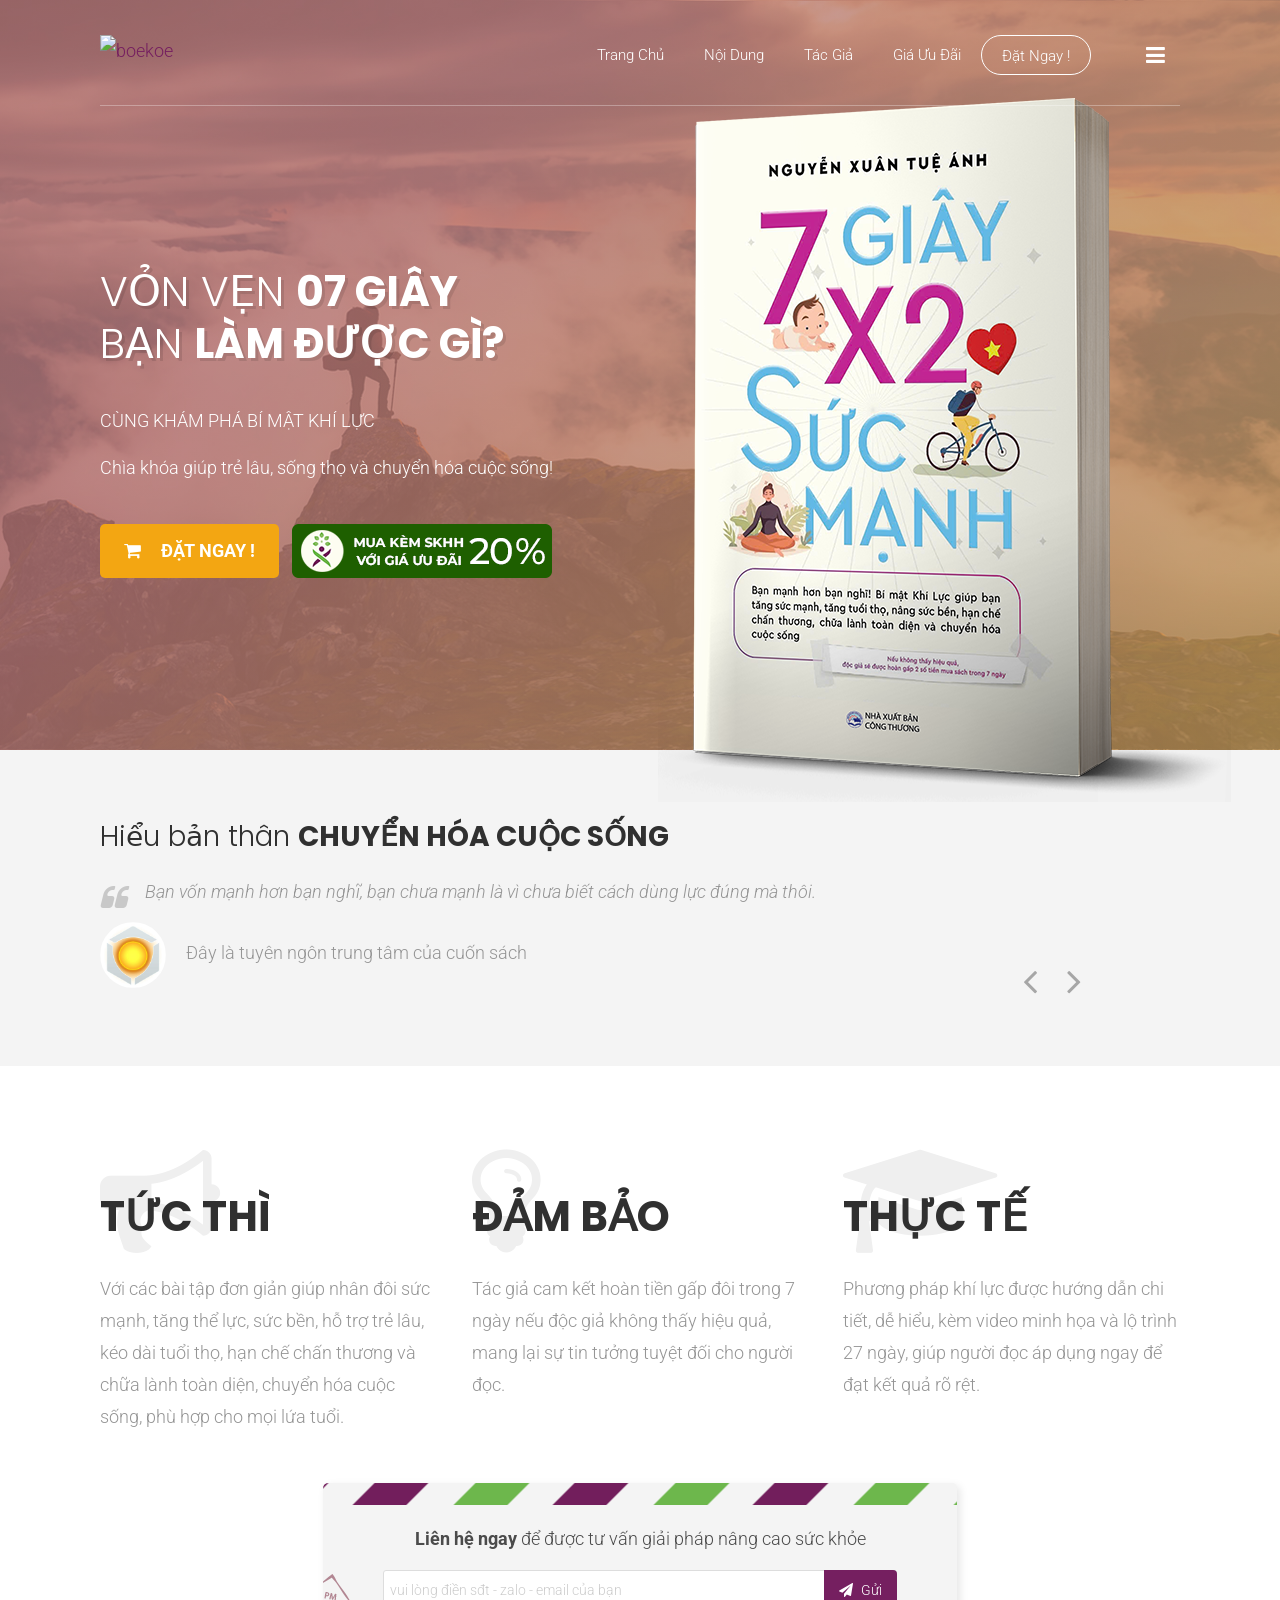
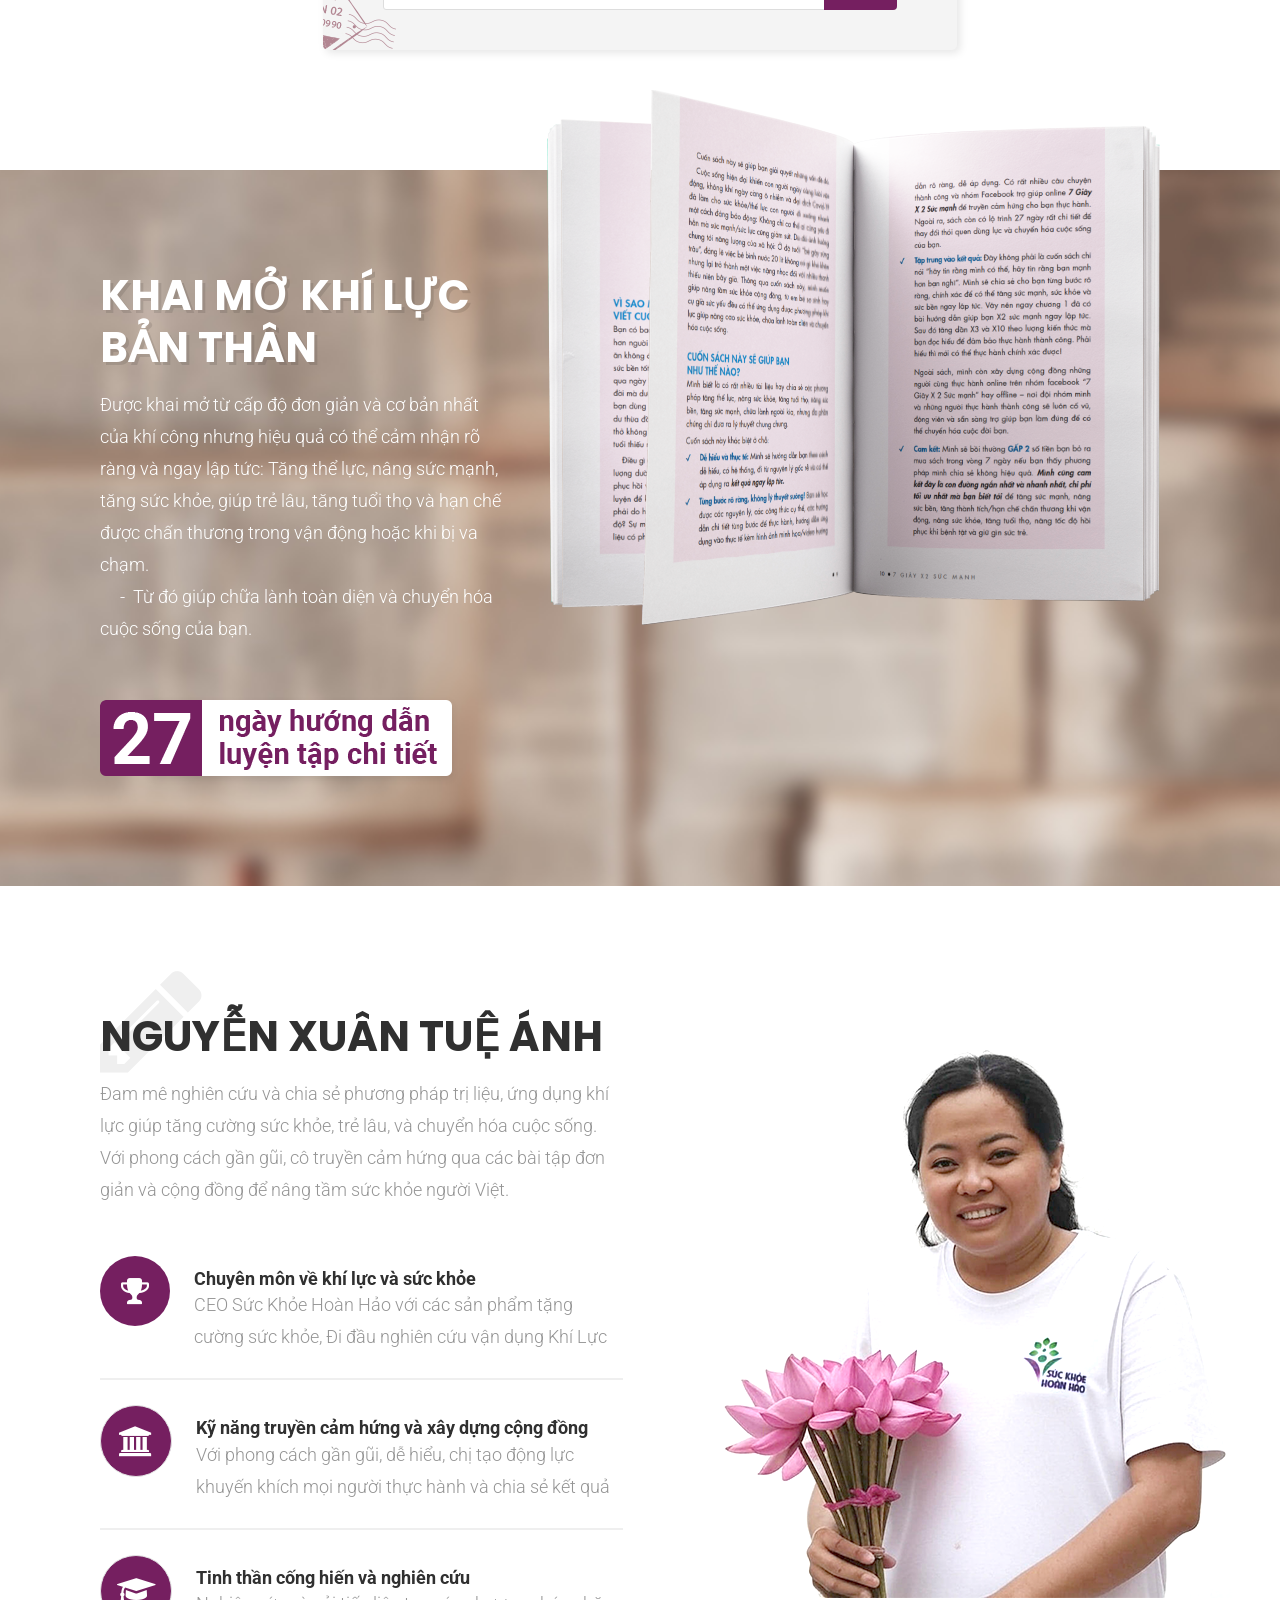
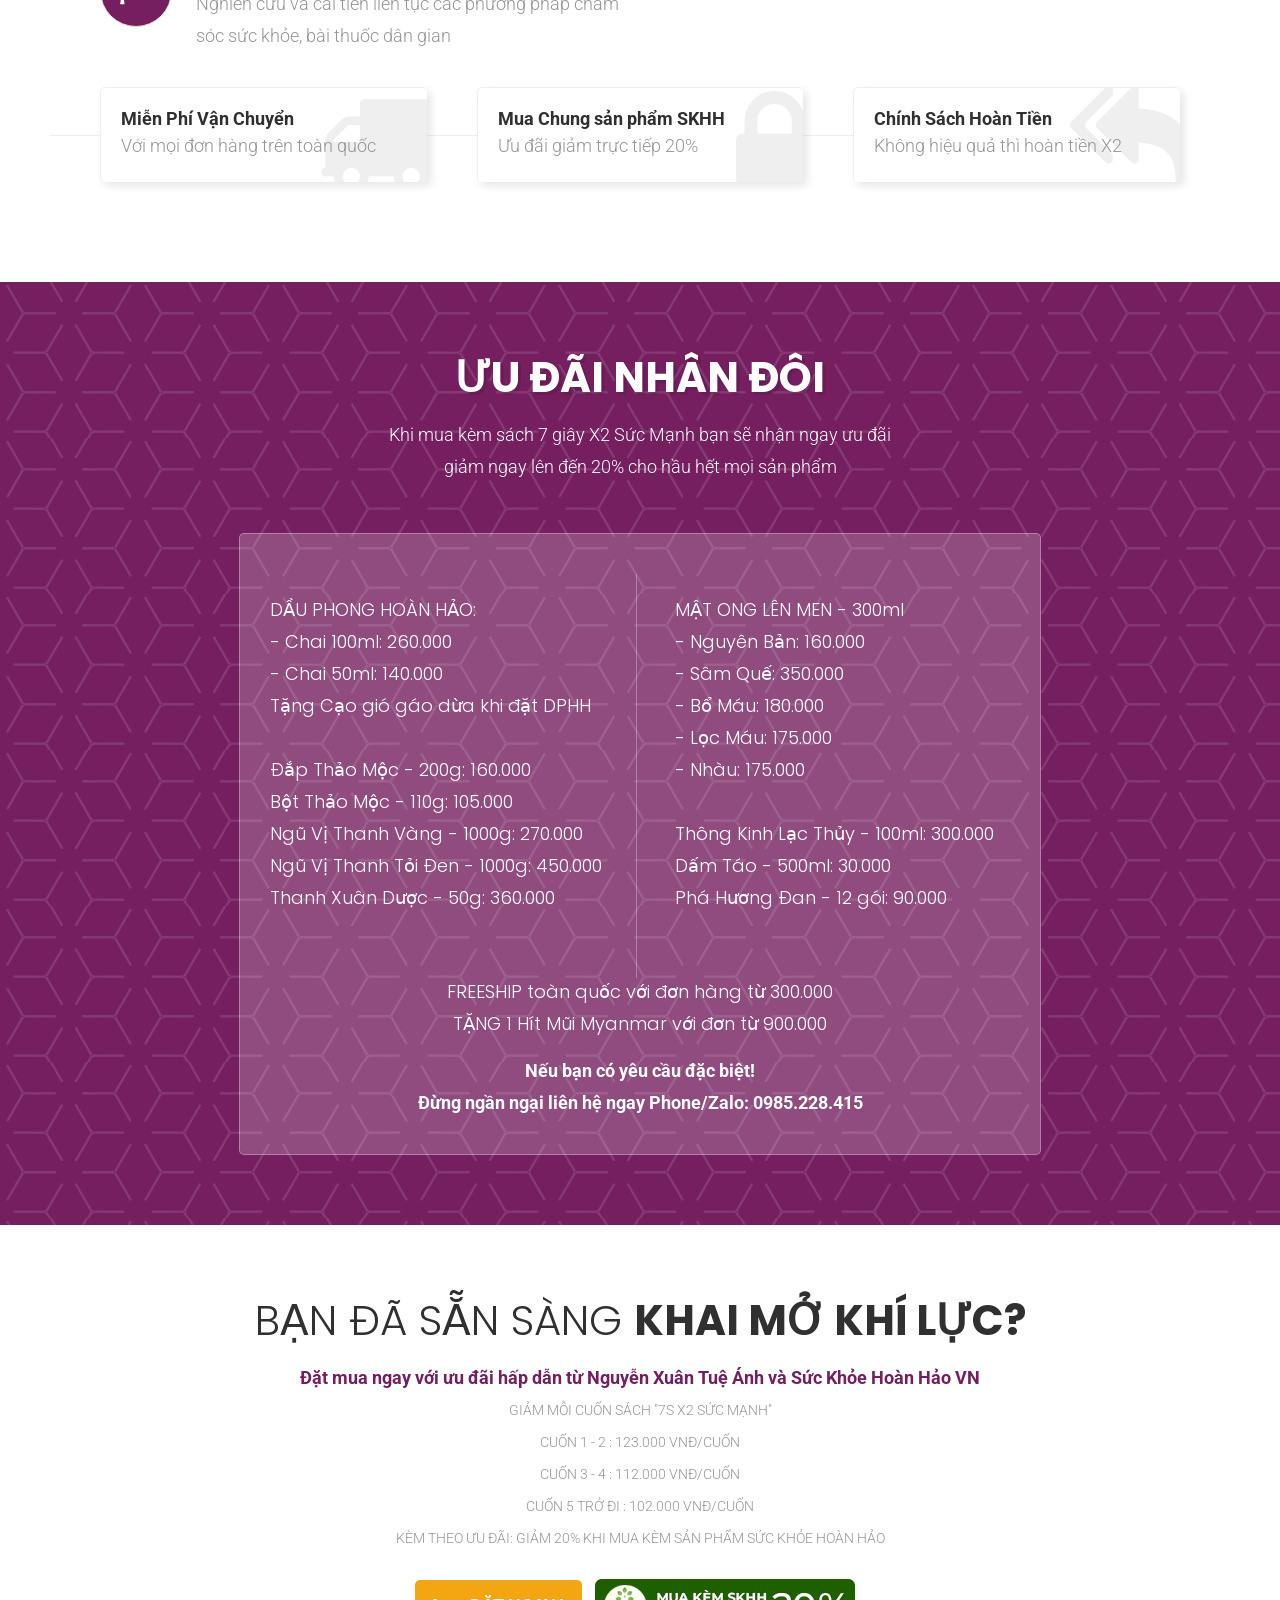
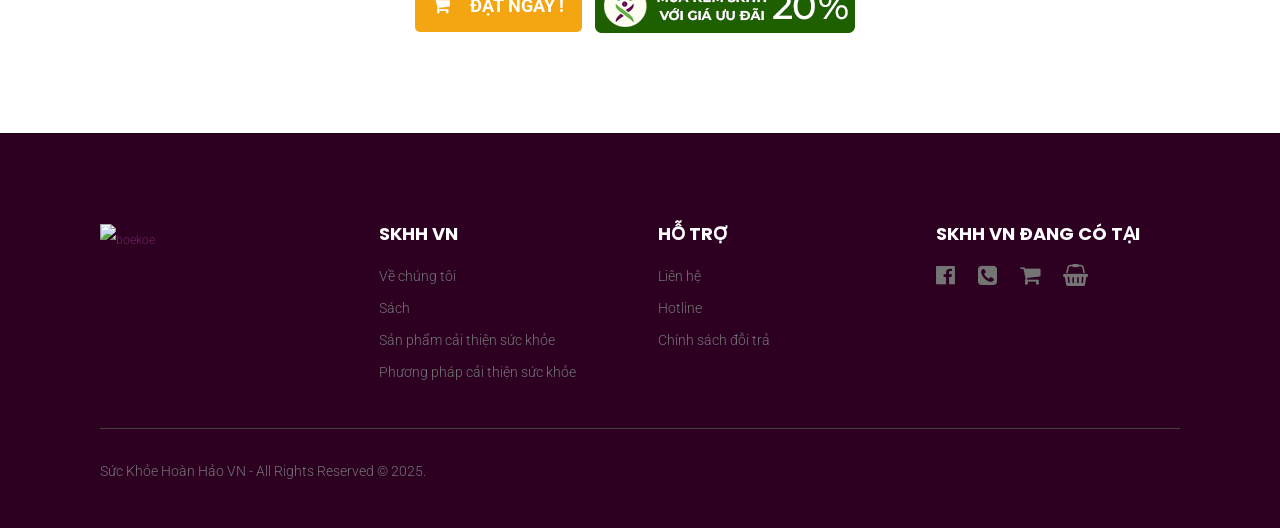
==== index.html @ 7d02e1ef "first commit" ====
<!DOCTYPE html>
<html lang="en-gb" dir="ltr">

    <head>
        <!-- Standard Meta -->
        <meta charset="utf-8">
        <meta name="format-detection" content="telephone=no" />
        <meta name="viewport" content="width=device-width, initial-scale=1, maximum-scale=1, user-scalable=no">

        <!-- Site Properties -->
        <title>SKHHVN - Gian hàng chính hãng</title>
        <link rel="shortcut icon" href="images/favicon.ico" type="image/x-icon">
        <link rel="apple-touch-icon-precomposed" href="images/apple-touch-icon.png">

        <!-- Google Fonts -->
        <link href="https://fonts.googleapis.com/css?family=Poppins:300,400,500,600,700&amp;subset=latin-ext" rel="stylesheet">
        <link href="https://fonts.googleapis.com/css?family=Roboto::100,100i,300,300i,400,400i,500,500i,700,700i,900,900i&amp;subset=cyrillic,cyrillic-ext,greek,latin-ext" rel="stylesheet">

        <!-- CSS -->
        <link rel="stylesheet" href="css/uikit.css">
        <link rel="stylesheet" href="css/components/slider.css">
        <link rel="stylesheet" href="css/components/slideshow.css">
		<link rel="stylesheet" href="css/components/slidenav.css">
        <link rel="stylesheet" href="css/components/dotnav.css"> 
        <link rel="stylesheet" href="css/style.css">
		<link rel="stylesheet" href="css/mediaquery.css">
    </head>

    <body>
		
		<!-- Header --> 
        <header id="idz-header">

        	<!-- Mobile / Offcanvas Menu --> 
        	<div id="mobile-nav" class="uk-offcanvas">
				<div class="uk-offcanvas-bar">
					<ul class="uk-nav uk-nav-offcanvas uk-nav-parent-icon" data-uk-scrollspy-nav="{closest:'li', smoothscroll:true}" data-uk-nav>
						<li><a href="#idz-header">Trang Chủ</a></li>
						<li><a href="#idz-features">Nội Dung</a></li>
						<li><a href="#idz-about">Tác Giả</a></li>
						<li><a href="#idz-pricing">Giá Ưu Đãi</a></li>
						<li><a href="#client-area" data-uk-modal class="uk-button idz-button-outline rounded white">Đặt Ngay !</a></li>
					</ul>
				</div>
			</div>
			<!-- Mobile / Offcanvas Menu End --> 
			
			<!-- Sticky Header Wrapper --> 
			<div class="idz-header-wrapper" data-uk-sticky="{top:-400, animation: 'uk-animation-slide-top'}">
				<div class="uk-container uk-container-center">
					
					<!-- Top Header Container -->
					<div class="idz-top-header">
						<div class="uk-grid">

							<div class="uk-width-large-2-5 uk-width-medium-2-5 uk-width-small-1-1">
								
								<!-- Logo -->
								<div class="idz-logo">
									<a href="#idz-header"><img src="images/logo.png" alt="boekoe" class="idz-logo-main" /></a>
									<a href="#idz-header"><img src="images/logo-sticky.png" alt="boekoe" class="idz-logo-sticky" /></a>
								</div>
								<!-- Logo End -->

							</div>
							
							<div class="uk-width-large-3-5 uk-width-medium-3-5 uk-width-small-1-1">

								<!-- Main Navigation -->
								<div class="idz-menu" style="display: flex; justify-content: flex-end; flex-direction: row;">
									<nav id="idz-nav" class="uk-navbar uk-hidden-medium uk-hidden-small" style="margin-top: 0;">
										<div class="uk-navbar-flip">
											<ul class="uk-navbar-nav" data-uk-scrollspy-nav="{closest:'li', smoothscroll:{offset:70}}">
												<li><a href="#idz-header">Trang Chủ</a></li>
												<li><a href="#idz-features">Nội Dung</a></li>
												<li><a href="#idz-about">Tác Giả</a></li>
												<li><a href="#idz-pricing">Giá Ưu Đãi</a></li>
												<li><a href="#client-area" data-uk-modal class="uk-button idz-button-outline rounded white">Đặt Ngay !</a></li>
											</ul>
										</div>
									</nav>
									<a href="#mobile-nav" class="uk-navbar-toggle" data-uk-offcanvas></a>
								</div>
								<!-- Main Navigation End -->

							</div>

						</div>
					</div>
					<!-- Top Header Container End -->

	        	</div>
        	</div>
        	<!-- Sticky Header Wrapper End --> 
			

			<!-- Header Content --> 
        	<div class="uk-container uk-container-center idz-header-section">
        		<div class="uk-grid">
	    			<div class="uk-width-large-5-10 uk-width-medium-2-3 uk-width-small-2-3">

	    				<!-- Header Content Begin --> 
	    				<div class="idz-header-content">
						    <div class="uk-padding-xlarge">
								<h1 class="idz-heading-shadow txtwhite txt42">VỎN VẸN <strong class="uppercase">07 GIÂY</strong><br> BẠN <strong class="uppercase">LÀM ĐƯỢC GÌ?</strong></h1>
								<div class="idz-header-intro">
									<p class="uk-text-uppercase txtwhite uk-margin-bottom-remove">Cùng khám phá bí mật Khí lực</p>
									<p class="txtwhite uk-margin-bottom-remove">Chìa khóa giúp trẻ lâu, sống thọ và chuyển hóa cuộc sống!</p>

								</div>
								<div class="idz-button-block">
									<a class="uk-button uk-button-xlarge idz-button-orange radius bold" href="#"><i class="uk-icon-shopping-cart"></i> &nbsp &nbsp ĐẶT NGAY !</a>
									<a class="idz-header-btn" href="#"><img src="images/gplay-btn.png" alt="google play"></a>
								</div>
							</div>
						</div>
						<!-- Header Content End --> 

					</div>

					<div class="uk-width-large-5-10 uk-width-medium-1-3 uk-width-small-1-3">
						<img src="images/book-cover2.png" alt="book cover" class="uk-img-preserve idz-float-img">
					</div>

				</div>
        	</div>
			<!-- Header Content --> 

			<!-- Header Overlay --> 
			<div class="idz-overlay"></div>
			<div class="idz-gradient-overlay"></div>
			<!-- Header Overlay End --> 

    	</header>
		<!-- Header End --> 
		
		<!-- Intro Section -->
		<section id="idz-intro" class="uk-padding idz-padding-medium-bottom section-gray">
			<div class="uk-container uk-container-center">
				<div class="uk-grid">
					<div class="uk-width-medium-1-1 uk-width-small-1-1">
						
						<h2 class="uk-margin-medium-bottom">Hiểu bản thân <strong class="uppercase">CHUYỂN HÓA CUỘC SỐNG</strong></h2>

						<div data-uk-slider>
							
							<div class="uk-slidenav-position idz-testi-slider" data-uk-slider="{autoplay: true, autoplayInterval: 4000}">
							    <div class="uk-slider-container">
							        <ul class="uk-slider uk-grid-width-large-1-1 uk-grid-width-medium-1-1 uk-grid-width-small-1-1">
							            <li>
							            	<div class="idz-testimonials">
												<blockquote><p class="txt20">Bạn vốn mạnh hơn bạn nghĩ, bạn chưa mạnh là vì chưa biết cách dùng lực đúng mà thôi. </p></blockquote>
												<div class="idz-testi-people">
													<img src="images/people1.jpg" alt="people1" width="66" height="66" class="uk-border-circle">
													<p class="idz-testi-people-name">Đây là tuyên ngôn trung tâm của cuốn sách</p>
												</div>
											</div>
							            </li>
							            <li>
							            	<div class="idz-testimonials">
												<blockquote><p class="txt20">Khỏe mạnh có được là nhờ thân ở tư thế đúng kết hợp hơi thở đúng và tác ý đúng.</p></blockquote>
												<div class="idz-testi-people">
													<img src="images/people2.jpg" alt="people1" width="66" height="66" class="uk-border-circle">
													<p class="idz-testi-people-name">3 yếu tố nền tảng: Tư thế – Hơi thở – Ý niệm</p>
												</div>
											</div>
							            </li>
							            <li>
							            	<div class="idz-testimonials">
												<blockquote><p class="txt20">Chỉ khi liên kết các bó cơ toàn thân, cơ thể mới ở trạng thái đồng nhất, từ đó sinh ra kháng lực nội thể giúp tăng sức mạnh và hạn chế chấn thương.</p></blockquote>
												<div class="idz-testi-people">
													<img src="images/people3.jpg" alt="people1" width="66" height="66" class="uk-border-circle">
													<p class="idz-testi-people-name">Hiệu quả thực tiển trên bằng chứng lâm sàng</p>
												</div>
											</div>
							            </li>
							            <li>
							            	<div class="idz-testimonials">
												<blockquote><p class="txt20">Đây không phải là cuốn sách chỉ nói 'hãy tin bạn mạnh hơn bạn nghĩ', mà là hướng dẫn từng bước rõ ràng để bạn thực sự mạnh hơn ngay lập tức.</p></blockquote>
												<div class="idz-testi-people">
													<img src="images/people4.jpg" alt="people1" width="66" height="66" class="uk-border-circle">
													<p class="idz-testi-people-name">Tập trung kết quả và hướng dẫn cụ thể, có hệ thống.</p>
												</div>
											</div>
							            </li>
							        </ul>
							    </div>
							    <a href="" class="uk-slidenav uk-slidenav-previous" data-uk-slider-item="previous"></a>
    							<a href="" class="uk-slidenav uk-slidenav-next" data-uk-slider-item="next"></a>
						    </div>

						</div>

					</div>
				</div>
			</div>
		</section>
		<!-- Intro Section End -->
		
		<!-- Features Section -->
		<section id="idz-features" class="uk-padding-large idz-padding-bottom">
            <div class="uk-container uk-container-center">
                <div class="uk-grid uk-margin">
				
                    <div class="uk-width-large-1-3 uk-width-medium-1-1 uk-width-small-1-1">
                    	<div class="idz-feature-box">
                    		<div class="idz-heading-with-icon">
		                    	<i class="uk-icon-bullhorn uk-icon-large"></i>
		                        <h2 class="bold txt42 idz-margin-large-bottom uppercase">tức thì</h2>
	                        </div>
	                        <p>Với các bài tập đơn giản giúp nhân đôi sức mạnh, tăng thể lực, sức bền, hỗ trợ trẻ lâu, kéo dài tuổi thọ, hạn chế chấn thương và chữa lành toàn diện, chuyển hóa cuộc sống, phù hợp cho mọi lứa tuổi.</p>
                        </div>
                    </div>

					 <div class="uk-width-large-1-3 uk-width-medium-1-1 uk-width-small-1-1">
					 	<div class="idz-feature-box">
					 		<div class="idz-heading-with-icon">
							 	<i class="uk-icon-lightbulb-o uk-icon-large"></i>
							 	<h2  class="bold txt42 idz-margin-large-bottom uppercase">đảm bảo</h2>
						 	</div>
	                        <p>Tác giả cam kết hoàn tiền gấp đôi trong 7 ngày nếu độc giả không thấy hiệu quả, mang lại sự tin tưởng tuyệt đối cho người đọc.</p>
                        </div>
					 </div>

					 <div class="uk-width-large-1-3 uk-width-medium-1-1 uk-width-small-1-1">
					 	<div class="idz-feature-box">
					 		<div class="idz-heading-with-icon">
							 	<i class="uk-icon-graduation-cap uk-icon-large"></i>
							 	<h2  class="bold txt42 idz-margin-large-bottom uppercase">thực tế</h2>
						 	</div>
	                        <p>Phương pháp khí lực được hướng dẫn chi tiết, dễ hiểu, kèm video minh họa và lộ trình 27 ngày, giúp người đọc áp dụng ngay để đạt kết quả rõ rệt.</p>
                        </div>
					 </div>
					
                </div>

                <div class="uk-grid">
	                <div class="uk-container-center uk-width-large-3-5 uk-width-medium-1-1  uk-width-small-1-1">
	                	<div class="idz-subscription-form idz-box-shadow">
	                		<p class="uk-text-center"><strong>Liên hệ ngay</strong> để được tư vấn giải pháp nâng cao sức khỏe</p>
	                		<img src="images/form-envelope-stamp.png" class="form-stamp" alt="form stamp">
		                	<form class="uk-form idz-form" action="https://formsubmit.co/duynoa2024@gmail.com" method="POST">
						        <input type="text" name="contact" placeholder="Vui lòng điền SĐT - Zalo - Email của bạn" class="uk-width-1-1 uk-form-large" required>
						        <input type="hidden" name="_subject" value="Yêu cầu tư vấn từ website">
						        <input type="hidden" name="_captcha" value="true">
						        <button class="uk-button" type="submit"><i class="uk-icon-send"></i>Gửi</button>
							</form>
						</div>
	                </div>
                </div>

            </div>
        </section>
		<!-- Features Section End -->

        <!-- Features 2 Section -->
		<section id="idz-features2" class="uk-padding-large idz-padding-large-bottom uk-margin-large-top" data-uk-parallax="{bg: '-200'}">
            <div class="uk-container uk-container-center">
                <div class="uk-grid">
				
                	<div class="uk-width-4-10 uk-width-large-4-10 uk-width-medium-3-5">    
                		<h2 class="txt42 uk-margin-bottom txtwhite idz-heading-shadow"> <strong class="uppercase">KHAI MỞ KHÍ LỰC BẢN THÂN</strong></h2>
                		<p class="txtwhite uk-margin-large-bottom">Được khai mở từ cấp độ đơn giản và cơ bản nhất của khí công nhưng hiệu quả có thể cảm nhận rõ ràng và ngay lập tức: Tăng thể lực, nâng sức mạnh, tăng sức khỏe, giúp trẻ lâu, tăng tuổi thọ và hạn chế được chấn thương trong vận động hoặc khi bị va chạm.<br>&nbsp;&nbsp;&nbsp;&nbsp;&nbsp;-&nbsp;
Từ đó giúp chữa lành toàn diện và chuyển hóa cuộc sống của bạn. </p>
                		<a href="#"><img src="images/rating-btn.png" class="uk-text-left" alt="rating-button"></a>
                	</div>

                	<div class="uk-width-6-10 uk-width-large-6-10 uk-width-medium-2-5">
                		<div class="idz-section-img">
							<img src="images/book.png" alt="book" class="uk-img-preserve idz-float-img">
						</div>
                	</div>
					
                </div>
            </div>

            <div class="idz-overlay"></div>
			<div class="idz-gradient-overlay"></div>
        </section>
		<!-- Features 2 Section End -->

        <!-- About Section -->
		<section id="idz-about" class="uk-padding-large">
            <div class="uk-container uk-container-center">
				<div class="uk-grid">
					<div class="uk-width-large-5-10 uk-width-medium-1-1 uk-width-small-1-1">
						<div class="idz-heading-with-icon">
							<i class="uk-icon-pencil uk-icon-large"></i>
							<h2 class="txt42 bold">NGUYỄN XUÂN TUỆ ÁNH</h2>
						</div>
						<p class="uk-margin-large-bottom">Đam mê nghiên cứu và chia sẻ phương pháp trị liệu, ứng dụng khí lực giúp tăng cường sức khỏe, trẻ lâu, và chuyển hóa cuộc sống. Với phong cách gần gũi, cô truyền cảm hứng qua các bài tập đơn giản và cộng đồng để nâng tầm sức khỏe người Việt.</p>

						<ul class="uk-list uk-list-line idz-about-list">
							<li>
								<div class="icon-wrap circle orange color uk-align-left">
									<i class="uk-icon-trophy"></i>
								</div>		
								<div class="idz-about-list-content">
									<h4 class="bold uk-margin-remove">Chuyên môn về khí lực và sức khỏe</h4>
									<p class="uk-margin-remove">CEO Sức Khỏe Hoàn Hảo với các sản phẩm tặng cường sức khỏe, Đi đầu nghiên cứu vận dụng Khí Lực</p>
								</div>
							</li>
							<li>
								<div class="icon-wrap circle orange uk-align-left">
									<i class="uk-icon-bank"></i>
								</div>
								<div class="idz-about-list-content">
									<h4 class="bold uk-margin-remove">Kỹ năng truyền cảm hứng và xây dựng cộng đồng</h4>
									<p class="uk-margin-remove">Với phong cách gần gũi, dễ hiểu, chị tạo động lực  khuyến khích mọi người thực hành và chia sẻ kết quả</p>
								</div>
							</li>
							<li>
								<div class="icon-wrap circle orange uk-align-left">
									<i class="uk-icon-graduation-cap"></i>
								</div>
								<div class="idz-about-list-content">
									<h4 class="bold uk-margin-remove">Tinh thần cống hiến và nghiên cứu</h4>	
									<p class="uk-margin-remove">Nghiên cứu và cải tiến liên tục các phương pháp chăm sóc sức khỏe, bài thuốc dân gian</p>
								</div>
							</li>
						</ul>

					</div>

					<div class="uk-width-large-5-10  uk-width-medium-1-1">
						<img src="images/about-img.png" alt="About" class="uk-img-preserve idz-normal-image">
					</div>
				</div>

				<ul class="uk-grid uk-grid-large uk-grid-width-large-1-3 uk-grid-width-medium-1-1  uk-grid-width-small-1-1 idz-order-features">
					<li>
						<div class="idz-order-features-item">
							<i class="uk-icon-truck"></i>
							<h4 class="uk-margin-remove">Miễn Phí Vận Chuyển</h4>
							<p>Với mọi đơn hàng trên toàn quốc</p>
						</div>
					</li>
					<li>
						<div class="idz-order-features-item">
							<i class="uk-icon-lock"></i>
							<h4 class="uk-margin-remove">Mua Chung sản phẩm SKHH</h4>
							<p>Ưu đãi giảm trực tiếp 20%</p>
						</div>
					</li>
					<li>
						<div class="idz-order-features-item">
							<i class="uk-icon-mail-reply-all "></i>
							<h4 class="uk-margin-remove">Chính Sách Hoàn Tiền</h4>
							<p>Không hiệu quả thì hoàn tiền X2</p>
						</div>
					</li>
				</ul>

            </div>
        </section>
		<!-- About Section End -->
		
		<!-- Pricing Section -->
		<section id="idz-pricing" class="uk-padding">
			<div class="uk-container uk-container-center">
				<div class="uk-grid">

					<div class="uk-width-large-3-4 uk-width-medium-1-1 uk-width-small-1-1 uk-container-center">
						
						<div class="idz-text-intro uk-margin-large-bottom">
							<h2 class="txt42 uk-text-center idz-heading-shadow txtwhite"><span class="bold uppercase">ƯU ĐÃI NHÂN ĐÔI </span></h2>
							<p class="uk-text-center txtwhite">Khi mua kèm sách 7 giây X2 Sức Mạnh bạn sẽ nhận ngay ưu đãi <br>giảm ngay lên đến 20% cho hầu hết mọi sản phẩm </p>
						</div>

						<div class="idz-pricing-box">
							<ul class="uk-grid uk-grid-width-1-2 uk-grid-divider idz-price-list">
								<li>
									<div class="idz-price-item with-border uk-text-center">
										<p class="uk-text-left txtwhite">
DẦU PHONG HOÀN HẢO:<br> - Chai 100ml: 260.000  <br>- Chai 50ml: 140.000 <br>
Tặng Cạo gió gáo dừa khi đặt DPHH<br><br>
Đắp Thảo Mộc - 200g: 160.000 <br>
Bột Thảo Mộc - 110g: 105.000 <br>
Ngũ Vị Thanh Vàng - 1000g: 270.000<br>
Ngũ Vị Thanh Tỏi Đen - 1000g: 450.000<br>
Thanh Xuân Dược - 50g: 360.000<br>

</p><span class="uk-clearfix"></span>
									</div>
								</li>
								<li>
									<div class="idz-price-item with-border uk-text-center">
										<p class="uk-text-left txtwhite">
MẬT ONG LÊN MEN - 300ml<br>
- Nguyên Bản: 160.000 <br>
- Sâm Quế: 350.000 <br>
- Bổ Máu: 180.000 <br>
- Lọc Máu: 175.000 <br>
- Nhàu: 175.000 <br> <br>
Thông Kinh Lạc Thủy - 100ml: 300.000 <br>
Dấm Táo - 500ml: 30.000 <br>
Phá Hương Đan - 12 gói: 90.000 <br>

</p><span class="uk-clearfix"></span>
									</div>
								</li>
							</ul>
<p class="uk-text-center txtwhite">
FREESHIP toàn quốc với đơn hàng từ 300.000<br>
TẶNG 1 Hít Mũi Myanmar với đơn từ 900.000
</p>
							<p class="idz-pricing-desc bold uk-text-center txtwhite">Nếu bạn có yêu cầu đặc biệt!<br> Đừng ngần ngại liên hệ ngay Phone/Zalo: 0985.228.415</p>
						</div>

					</div>

				</div>
			</div>
        </section>
		<!-- Pricing Section End -->
		
		<!-- Pre-footer Section -->
		<section id="pre-footer" class="uk-padding">
			<div class="uk-container uk-container-center">
				<div class="uk-grid">
					<div class="uk-width-large-3-4 uk-width-medium-1-1 uk-width-small-1-1 uk-container-center uk-text-center idz-margin-large-bottom">
						<h2 class="txt42">BẠN ĐÃ SẴN SÀNG <span class="bold uppercase">KHAI MỞ KHÍ LỰC?</span></h2>
						<p class="bold orange uk-margin-remove">Đặt mua ngay với ưu đãi hấp dẫn từ Nguyễn Xuân Tuệ Ánh và Sức Khỏe Hoàn Hảo VN</p>
						<p class="thin uppercase txt14  uk-margin-top-remove uk-margin-medium-bottom">Giảm mỗi cuốn sách "7s X2 Sức Mạnh" <br>	Cuốn 1 - 2 : 123.000 vnđ/cuốn<br>Cuốn 3 - 4 : 112.000 vnđ/cuốn<br>Cuốn 5 trở đi : 102.000 vnđ/cuốn<br>Kèm theo ưu đãi: Giảm 20% khi mua kèm sản phẩm Sức Khỏe Hoàn Hảo </p>

						<div class="idz-button-block">
							<a class="uk-button uk-button-xlarge idz-button-orange radius bold" href="#"><i class="uk-icon-shopping-cart"></i>  &nbsp &nbsp ĐẶT NGAY !</a>
							<a class="idz-header-btn" href="#"><img src="images/gplay-btn.png" alt="google play"></a>
						</div>
					</div>
				</div>
			</div>
		</section>
		<!-- Pre-footer Section End -->

        <!-- Footer -->
		<footer id="idz-footer">
            <div class="uk-container uk-container-center">
                <div class="uk-grid">
                    <div class="uk-width-large-1-4 uk-width-medium-1-1 uk-width-small-1-1">
						<a href="index.html"><img src="images/logo.png" alt="boekoe" class="idz-footer-logo" /></a>
					</div>
					<div class="uk-width-1-4 uk-width-large-1-4 uk-width-medium-1-3  uk-width-small-1-2">
						<div class="idz-footer-widget">
							<h4 class="txtwhite bold uppercase">SKHH VN</h4>
							<ul class="uk-list footer-menu">
								<li><a href="#">Về chúng tôi</a></li>
								<li><a href="#">Sách </a></li>
								<li><a href="#">Sản phẩm cải thiện sức khỏe</a></li>
								<li><a href="#">Phương pháp cải thiện sức khỏe</a></li>
							</ul>
						</div>
					</div>
					<div class="uk-width-large-1-4 uk-width-medium-1-3 uk-width-small-1-2">
						<div class="idz-footer-widget">
							<h4 class="txtwhite bold uppercase">hỗ trợ</h4>
							<ul class="uk-list footer-menu">
								<li><a href="#">Liên hệ</a></li>
								<li><a href="#">Hotline</a></li>
								<li><a href="#">Chính sách đỗi trả</a></li>
							</ul>
						</div>
					</div>
					<div class="uk-width-large-1-4 uk-width-medium-1-3 uk-width-small-1-1">
						<div class="idz-footer-widget">
							<h4 class="txtwhite bold uppercase">SKHH VN đang có tại</h4>
							<ul class="uk-list idz-footer-social">
								<li><a href="#"><i class="uk-icon-facebook-official uk-icon-medium"></i></a></li>
								<li><a href="#"><i class="uk-icon-phone-square uk-icon-medium"></i></a></li>
								<li><a href="#"><i class="uk-icon-shopping-cart uk-icon-medium"></i></a></li>
								<li><a href="#"><i class="uk-icon-shopping-basket uk-icon-medium"></i></a></li>
							</ul>
						</div>
					</div>

					<div class="uk-width-10-10"><hr class="uk-grid-divider"></div>

					<div class="uk-width-10-10 uk-text-left">
						<p class="copyright">Sức Khỏe Hoàn Hảo VN - All Rights Reserved &copy; 2025.</p>
					</div>
                </div>
            </div>
            <a href="#top" class="to-top uk-icon-chevron-up" data-uk-smooth-scroll></a>    
        </footer>
		<!-- Footer End -->

		<!-- Sign in / Register Pop-up form -->
		<div id="client-area" class="uk-modal">
			<div class="uk-modal-dialog" style="max-height: 90vh; overflow-y: auto; margin-top: 5vh; border-radius: 10px;">
				<button type="button" class="uk-modal-close uk-close" style="position: absolute; right: 15px; top: 15px;"></button>
				<ul id="client-area-tab" class="uk-tab uk-tab-grid" data-uk-tab="{connect:'#account'}" style="background: #f5f5f5;">
					<li class="uk-active uk-width-1-2"><a href="" style="color: #e65100; font-weight: bold;">Đặt Sách</a></li>
					<li class="uk-width-1-2"><a href="" style="color: #666;">Thông Tin</a></li>
				</ul>

				<ul id="account" class="uk-switcher uk-margin">
					<li>
						<form id="order-book-form" class="uk-form" action="https://formsubmit.co/duynoa2024@gmail.com" method="POST">
							<fieldset>
								<div style="display: flex; justify-content: space-between; gap: 10px;">
									<div class="uk-form-row" style="margin-bottom: 15px; width: 100%;">
										<label class="uk-form-label" style="color: #333; font-weight: bold;">Họ Tên:</label>
										<div class="uk-form-controls">
											<input type="text" name="name" id="name" placeholder="Nhập họ tên của bạn" class="uk-width-1-1" style="padding: 8px; border: 1px solid #ddd;" required>
										</div>
									</div>
									<div class="uk-form-row" style="margin-bottom: 15px; width: 100%; margin-top: 0px;">
										<label class="uk-form-label" style="color: #333; font-weight: bold;">Số Điện Thoại:</label>
										<div class="uk-form-controls">
											<input type="tel" name="phone" id="phone" placeholder="Nhập số điện thoại" class="uk-width-1-1" style="padding: 8px; border: 1px solid #ddd;" required>
										</div>
									</div>
								</div>

								<div class="uk-form-row" style="margin-bottom: 15px;">
									<label class="uk-form-label" style="color: #333; font-weight: bold;">Địa Chỉ:</label>
									<div class="uk-form-controls">
										<input type="text" name="address" id="address" placeholder="Nhập địa chỉ nhận hàng" class="uk-width-1-1" style="padding: 8px; border: 1px solid #ddd;" required>
									</div>
								</div>
								<div class="uk-form-row" style="margin-bottom: 15px;">
									<label class="uk-form-label" style="color: #333; font-weight: bold;">Số Lượng Sách:</label>
									<div class="uk-form-controls">
										<select name="quantity" id="book-quantity" class="uk-width-1-1" style="padding: 8px; border: 1px solid #ddd; height: 40px;" required>
											<option value="1">1 cuốn - 123.000đ/cuốn</option>
											<option value="2">2 cuốn - 123.000đ/cuốn</option>
											<option value="3">3 cuốn - 112.000đ/cuốn</option>
											<option value="4">4 cuốn - 112.000đ/cuốn</option>
											<option value="more">5 cuốn trở lên - 102.000đ/cuốn</option>
										</select>
										<div id="custom-quantity" style="display: none; margin-top: 10px;">
											<input type="number" name="custom_quantity" id="custom_quantity" min="5" placeholder="Nhập số lượng" class="uk-width-1-1" style="padding: 8px; border: 1px solid #ddd;">
										</div>
									</div>
								</div>
								<div class="uk-form-row" style="margin-bottom: 15px;">
									<label class="uk-form-label" style="color: #333; font-weight: bold;">Tổng Tiền:</label>
									<div class="uk-form-controls">
										<input type="text" name="total" id="total-price" readonly class="uk-width-1-1" style="padding: 8px; background: #fff3e0; border: 1px solid #ffe0b2; color: #e65100; font-weight: bold;">
									</div>
								</div>
								<div class="uk-form-row" style="margin-bottom: 15px;">
									<label class="uk-form-label" style="color: #333; font-weight: bold;">Ghi Chú:</label>
									<div class="uk-form-controls">
										<textarea name="note" id="note" placeholder="Nhập ghi chú nếu có" class="uk-width-1-1" rows="3" style="padding: 8px; border: 1px solid #ddd;"></textarea>
									</div>
								</div>
								<div class="uk-form-row">
									<button type="submit" class="uk-button idz-button-orange uk-width-1-1 radius bold" style="padding: 6px;">
										<i class="uk-icon-shopping-cart"></i> Đặt Hàng
									</button>
								</div>
								<div class="uk-form-row" style="margin-top: 10px; margin-bottom: 0px; text-align: center;">
									<p style="margin: 0; font-size: 14px; line-height: 20px;">Hoặc mua sắm trực tiếp tại:</p>
									<a href="https://shopee.vn/skhhvn" target="_blank" class="uk-button uk-width-1-1" style="background: #ee4d2d; color: white; padding: 6px; margin-top: 10px; text-decoration: none; border-radius: 4px;">
										<img src="images/shopee.webp" alt="Shopee" style="width: 20px; height: 20px; margin-right: 5px;">	
										Mua trên Shopee
									</a>
								</div>
								<!-- <input type="hidden" name="_next" value="html/thank-you.html"> -->
								<!-- <input type="hidden" name="_captcha" value="true"> -->
							</fieldset>
						</form>
					</li>
					<li>
						<div class="uk-alert" style="background: #fff3e0; color: #333; padding: 20px;">
							<h3 style="color: #e65100; margin-top: 0;">Thông tin liên hệ:</h3>
							<p><i class="uk-icon-phone"></i> Hotline: <strong>0985.228.415</strong></p>
							<p><i class="uk-icon-envelope"></i> Email: suckhoehoanhao.vn@gmail.com</p>
							<!-- <p><i class="uk-icon-map-marker"></i> Địa chỉ: Số 123, Đường ABC, Quận XYZ, TP.HCM</p> -->
							<p style="margin-bottom: 0;"><i class="uk-icon-clock-o"></i> Thời gian hỗ trợ: 24/7</p>
						</div>
					</li>
				</ul>
			</div>
		</div>


        <!-- Javascript -->
        <script src="js/jquery.js"></script>
        <script src="js/uikit.min.js"></script> 
		<script src="js/components/slider.js"></script>
        <script src="js/components/slideshow.js"></script>
        <script src="js/components/slideshow-fx.js"></script>
        <script src="js/components/parallax.js"></script>
        <script src="js/components/sticky.js"></script>
        <script src="js/config.js"></script>

		<script>
			document.addEventListener('DOMContentLoaded', function() {
				const quantitySelect = document.querySelector('#book-quantity');
				const customQuantityDiv = document.querySelector('#custom-quantity');
				const customQuantityInput = document.querySelector('#custom_quantity');
				const totalPriceInput = document.querySelector('#total-price');

				function calculateTotal(quantity) {
					let price = 0;
					if (quantity <= 2) {
						price = 123000;
					} else if (quantity <= 4) {
						price = 112000;
					} else {
						price = 102000;
					}
					return price * quantity;
				}

				function formatPrice(price) {
					return new Intl.NumberFormat('vi-VN', {
						style: 'currency',
						currency: 'VND'
					}).format(price);
				}

				function updateTotalPrice() {
					if (!quantitySelect) return;
					let quantity = parseInt(quantitySelect.value);
					if (quantitySelect.value === 'more') {
						quantity = parseInt(customQuantityInput.value) || 0;
					}
					const total = calculateTotal(quantity);
					if (totalPriceInput) {
						totalPriceInput.value = formatPrice(total);
					}
				}

				if (quantitySelect) {
					quantitySelect.addEventListener('change', function() {
						if (this.value === 'more') {
							if (customQuantityDiv) customQuantityDiv.style.display = 'block';
							if (customQuantityInput) customQuantityInput.required = true;
						} else {
							if (customQuantityDiv) customQuantityDiv.style.display = 'none';
							if (customQuantityInput) customQuantityInput.required = false;
							updateTotalPrice();
						}
					});
				}

				if (customQuantityInput) {
					customQuantityInput.addEventListener('input', function() {
						if (this.value >= 5) {
							updateTotalPrice();
						}
					});
				}

				// Khởi tạo tổng tiền ban đầu
				updateTotalPrice();
			});
		</script>

		<style>
		/* Style đẹp cho input, textarea, select trong form đặt sách */
		#order-book-form input[type="text"],
		#order-book-form input[type="tel"],
		#order-book-form input[type="number"],
		#order-book-form textarea,
		#order-book-form select {
			border-radius: 8px;
			border: 1.5px solid #ddd;
			background: #faf8f6;
			padding: 12px;
			font-size: 16px;
			transition: border-color 0.2s, box-shadow 0.2s;
			box-sizing: border-box;
			margin-bottom: 0;
		}
		#order-book-form input[type="text"]:focus,
		#order-book-form input[type="tel"]:focus,
		#order-book-form input[type="number"]:focus,
		#order-book-form textarea:focus,
		#order-book-form select:focus {
			border-color: #e65100;
			box-shadow: 0 0 0 2px #ffe0b2;
			outline: none;
			background: #fff;
		}
		#order-book-form textarea {
			min-height: 80px;
			resize: vertical;
		}
		#order-book-form button[type="submit"],
		#order-book-form .uk-button.idz-button-orange {
			border-radius: 8px;
			background: linear-gradient(90deg, #ff9800 0%, #e65100 100%);
			color: #fff;
			font-weight: bold;
			font-size: 18px;
			border: none;
			padding: 12px 0;
			transition: background 0.2s, box-shadow 0.2s;
			box-shadow: 0 2px 8px rgba(230,81,0,0.08);
		}
		#order-book-form button[type="submit"]:hover,
		#order-book-form .uk-button.idz-button-orange:hover {
			background: linear-gradient(90deg, #ffa726 0%, #e65100 100%);
			box-shadow: 0 4px 16px rgba(230,81,0,0.15);
			color: #fff;
		}
		#order-book-form label.uk-form-label {
			font-size: 15px;
			color: #e65100;
			font-weight: 600;
			margin-bottom: 6px;
		}
		#order-book-form .uk-form-row {
			/* margin-bottom: 18px !important; */
		}
		#order-book-form #custom-quantity {
			margin-top: 10px;
		}
		.uk-modal.uk-open {
			display: flex !important;
			align-items: center;
			justify-content: center;
		}
		.uk-modal-dialog {
			margin: 0 auto !important;
			top: 0;
			left: 0;
			right: 0;
			bottom: 0;
			position: relative;
			transform: none !important;
		}
		</style>
    </body>
</html>
---- css/components/slider.css ----
/*! UIkit 2.27.2 | http://www.getuikit.com | (c) 2014 YOOtheme | MIT License */
/* ========================================================================
   Component: Slider
 ========================================================================== */
/*
 * RTL Compatibility
 */
[data-uk-slider] {
  direction: ltr;
}
html[dir="rtl"] .uk-slider > * {
  direction: rtl;
}
/*
 * 1. Create position context
 * 2. Create stacking context to prevent z-index issues with other components
 * 3. Deactivate browser history navigation in IE11
 */
.uk-slider {
  /* 1 */
  position: relative;
  /* 2 */
  z-index: 0;
  /* 3 */
  touch-action: pan-y;
}
/*
 * 1. Reset list style without interfering with grid
 */
.uk-slider:not(.uk-grid) {
  /* 1 */
  margin: 0;
  padding: 0;
  list-style: none;
}
/*
 * Sub-object item
 * 1. Position items above each other
 */
.uk-slider > * {
  /* 1 */
  position: absolute;
  top: 0;
  left: 0;
}
/*
 * Clip child elements
 */
.uk-slider-container {
  overflow: hidden;
}
/*
 * Dragged
 */
.uk-slider:not(.uk-drag) {
  -webkit-transition: -webkit-transform 200ms linear;
  transition: transform 200ms linear;
}
/*
 * 1. Makes text unselectable
 */
.uk-slider.uk-drag {
  cursor: col-resize;
  /* 1 */
  -moz-user-select: none;
  -webkit-user-select: none;
  -ms-user-select: none;
  user-select: none;
}
/*
 * 1. Prevents images and links from being dragged (default browser behavior)
 * 2. Disables the default callout shown when you touch and hold a touch target
 * Currently only works in Webkit
 */
.uk-slider a,
.uk-slider img {
  /* 1 */
  -webkit-user-drag: none;
  user-drag: none;
  /* 2 */
  -webkit-touch-callout: none;
}
/*
 * 1. Prevents images and links from being dragged in Firefox
 */
.uk-slider img {
  pointer-events: none;
}
/* Modifier: `uk-slider-fullscreen`
 ========================================================================== */
.uk-slider-fullscreen,
.uk-slider-fullscreen > li {
  height: 100vh;
}
---- css/components/slideshow.css ----
/*! UIkit 2.27.2 | http://www.getuikit.com | (c) 2014 YOOtheme | MIT License */
/* ========================================================================
   Component: Slideshow
 ========================================================================== */
/*
 * 1. Create position context
 * 2. Create stacking context to prevent z-index issues with other components
 * 3. Set width because child elements are positioned absolute. Height is set via JS
 * 4. Reset list style
 * 5. Clip child elements
 * 6. Deactivate browser history navigation in IE11
 */
.uk-slideshow {
  /* 1 */
  position: relative;
  /* 2 */
  z-index: 0;
  /* 3 */
  width: 100%;
  /* 4 */
  margin: 0;
  padding: 0;
  list-style: none;
  /* 5 */
  overflow: hidden;
  /* 6 */
  touch-action: pan-y;
}
/*
 * Sub-object item
 * 1. Position items above each other
 * 2. Expand to parent container width
 * 3. Hide by default
 */
.uk-slideshow > li {
  /* 1 */
  position: absolute;
  top: 0;
  left: 0;
  /* 2 */
  width: 100%;
  /* 3 */
  opacity: 0;
}
/*
 * Active
 * 1. Stack at first
 * 2. Show slide
 */
.uk-slideshow > .uk-active {
  /* 1 */
  z-index: 10;
  /* 2 */
  opacity: 1;
}
/*
 * Hide default images which is only relevant to keep existing proportions
 */
.uk-slideshow > li > img {
  visibility: hidden;
}
/*
 * Pointer for controls
 */
[data-uk-slideshow-slide] {
  cursor: pointer;
}
/* Modifier: `uk-slideshow-fullscreen`
 ========================================================================== */
.uk-slideshow-fullscreen,
.uk-slideshow-fullscreen > li {
  height: 100vh;
}
/* Animations
 ========================================================================== */
/*
 * Fade
 */
.uk-slideshow-fade-in {
  -webkit-animation: uk-fade 0.5s linear;
  animation: uk-fade 0.5s linear;
}
.uk-slideshow-fade-out {
  -webkit-animation: uk-fade 0.5s linear reverse;
  animation: uk-fade 0.5s linear reverse;
}
/*
 * Scroll
 */
.uk-slideshow-scroll-forward-in {
  -webkit-animation: uk-slide-right 0.5s ease-in-out;
  animation: uk-slide-right 0.5s ease-in-out;
}
.uk-slideshow-scroll-forward-out {
  -webkit-animation: uk-slide-left 0.5s ease-in-out reverse;
  animation: uk-slide-left 0.5s ease-in-out reverse;
}
.uk-slideshow-scroll-backward-in {
  -webkit-animation: uk-slide-left 0.5s ease-in-out;
  animation: uk-slide-left 0.5s ease-in-out;
}
.uk-slideshow-scroll-backward-out {
  -webkit-animation: uk-slide-right 0.5s ease-in-out reverse;
  animation: uk-slide-right 0.5s ease-in-out reverse;
}
/*
 * Scale
 */
.uk-slideshow-scale-out {
  -webkit-animation: uk-fade-scale-15 0.5s ease-in-out reverse;
  animation: uk-fade-scale-15 0.5s ease-in-out reverse;
}
/*
 * Swipe
 */
.uk-slideshow-swipe-forward-in {
  -webkit-animation: uk-slide-left-33 0.5s ease-in-out;
  animation: uk-slide-left-33 0.5s ease-in-out;
}
.uk-slideshow-swipe-forward-out {
  -webkit-animation: uk-slide-left 0.5s ease-in-out reverse;
  animation: uk-slide-left 0.5s ease-in-out reverse;
}
.uk-slideshow-swipe-backward-in {
  -webkit-animation: uk-slide-right-33 0.5s ease-in-out;
  animation: uk-slide-right-33 0.5s ease-in-out;
}
.uk-slideshow-swipe-backward-out {
  -webkit-animation: uk-slide-right 0.5s ease-in-out reverse;
  animation: uk-slide-right 0.5s ease-in-out reverse;
}
.uk-slideshow-swipe-forward-in:before,
.uk-slideshow-swipe-backward-in:before {
  content: '';
  position: absolute;
  top: 0;
  bottom: 0;
  left: 0;
  right: 0;
  z-index: 1;
  background: rgba(0, 0, 0, 0.6);
  -webkit-animation: uk-fade 0.5s ease-in-out reverse;
  animation: uk-fade 0.5s ease-in-out reverse;
}
---- css/components/slidenav.css ----
/*! UIkit 2.27.2 | http://www.getuikit.com | (c) 2014 YOOtheme | MIT License */
/* ========================================================================
   Component: Slidenav
 ========================================================================== */
/*
 * 1. Required for `a` elements
 * 2. Dimension
 * 3. Style
 */
.uk-slidenav {
  /* 1 */
  display: inline-block;
  /* 2 */
  box-sizing: border-box;
  width: 60px;
  height: 60px;
  /* 3 */
  line-height: 60px;
  color: rgba(50, 50, 50, 0.4);
  font-size: 60px;
  text-align: center;
}
/*
 * Hover
 * 1. Apply hover style also to focus state
 * 2. Remove default focus style
 * 3. Required for `a` elements
 * 4. Style
 */
.uk-slidenav:hover,
.uk-slidenav:focus {
  /* 2 */
  outline: none;
  /* 3 */
  text-decoration: none;
  /* 4 */
  color: rgba(50, 50, 50, 0.7);
  cursor: pointer;
}
/* Active */
.uk-slidenav:active {
  color: rgba(50, 50, 50, 0.9);
}
/*
 * Icons
 */
.uk-slidenav-previous:before {
  content: "\f104";
  font-family: FontAwesome;
}
.uk-slidenav-next:before {
  content: "\f105";
  font-family: FontAwesome;
}
/* Sub-object: `uk-slidenav-position`
 ========================================================================== */
/*
 * Create position context
 */
.uk-slidenav-position {
  position: relative;
}
/*
 * Center vertically
 */
.uk-slidenav-position .uk-slidenav {
  display: none;
  position: absolute;
  top: 50%;
  z-index: 1;
  margin-top: -30px;
}
.uk-slidenav-position:hover .uk-slidenav {
  display: block;
}
.uk-slidenav-position .uk-slidenav-previous {
  left: 20px;
}
.uk-slidenav-position .uk-slidenav-next {
  right: 20px;
}
/* Modifier: `uk-slidenav-contrast`
 ========================================================================== */
.uk-slidenav-contrast {
  color: rgba(255, 255, 255, 0.5);
}
/*
 * Hover
 * 1. Apply hover style also to focus state
 */
.uk-slidenav-contrast:hover,
.uk-slidenav-contrast:focus {
  color: rgba(255, 255, 255, 0.7);
}
/* Active */
.uk-slidenav-contrast:active {
  color: rgba(255, 255, 255, 0.9);
}
---- css/components/dotnav.css ----
/*! UIkit 2.27.2 | http://www.getuikit.com | (c) 2014 YOOtheme | MIT License */
/* ========================================================================
   Component: Dotnav
 ========================================================================== */
/*
 * 1. Gutter
 * 2. Remove default list style
 */
.uk-dotnav {
  display: -ms-flexbox;
  display: -webkit-flex;
  display: flex;
  -ms-flex-wrap: wrap;
  -webkit-flex-wrap: wrap;
  flex-wrap: wrap;
  /* 1 */
  margin-left: -15px;
  margin-top: -15px;
  /* 2 */
  padding: 0;
  list-style: none;
}
/*
 * 1. Space is allocated solely based on content dimensions
 * 2. Horizontal gutter is using `padding` so `uk-width-*` classes can be applied
 */
.uk-dotnav > * {
  /* 1 */
  -ms-flex: none;
  -webkit-flex: none;
  flex: none;
  /* 2 */
  padding-left: 15px;
  margin-top: 15px;
}
/*
 * DEPRECATED IE9 Support
 */
.uk-dotnav:before,
.uk-dotnav:after {
  content: "";
  display: block;
  overflow: hidden;
}
.uk-dotnav:after {
  clear: both;
}
.uk-dotnav > * {
  float: left;
}
/* Items
 ========================================================================== */
/*
 * Items
 * 1. Hide text if present
 */
.uk-dotnav > * > * {
  display: block;
  box-sizing: content-box;
  width: 20px;
  height: 20px;
  border-radius: 50%;
  background: rgba(50, 50, 50, 0.1);
  /* 1 */
  text-indent: 100%;
  overflow: hidden;
  white-space: nowrap;
}
/*
 * Hover
 * 1. Apply hover style also to focus state
 * 2. Remove default focus style
 */
.uk-dotnav > * > :hover,
.uk-dotnav > * > :focus {
  background: rgba(50, 50, 50, 0.4);
  /* 2 */
  outline: none;
}
/* OnClick */
.uk-dotnav > * > :active {
  background: rgba(50, 50, 50, 0.6);
}
/* Active */
.uk-dotnav > .uk-active > * {
  background: rgba(50, 50, 50, 0.4);
}
/* Modifier: `uk-dotnav-contrast`
 ========================================================================== */
.uk-dotnav-contrast > * > * {
  background: rgba(255, 255, 255, 0.4);
}
/*
 * Hover
 * 1. Apply hover style also to focus state
 */
.uk-dotnav-contrast > * > :hover,
.uk-dotnav-contrast > * > :focus {
  background: rgba(255, 255, 255, 0.7);
}
/* OnClick */
.uk-dotnav-contrast > * > :active {
  background: rgba(255, 255, 255, 0.9);
}
/* Active */
.uk-dotnav-contrast > .uk-active > * {
  background: rgba(255, 255, 255, 0.9);
}
/* Modifier: 'uk-dotnav-vertical'
 ========================================================================== */
/*
 * DEPRECATED
 */
.uk-dotnav-vertical {
  -ms-flex-direction: column;
  -webkit-flex-direction: column;
  flex-direction: column;
}
/*
 * DEPRECATED IE9 Support
 */
.uk-dotnav-vertical > * {
  float: none;
}
---- css/style.css ----
/* ------------------------------------------------------------------
 * Indonez      : Boekoe - Landing Page Template
 * File         : style.css
 * Version      : 1.0
 * Author       : Indonez
 * Author URI   : http://indonez.com
 *
 * Indonez Copyright 2016 All Rights Reserved.
 * ------------------------------------------------------------------ */ 

/* ------------------------------------------------------------------
   
    [Table of contents]
    1. Elements
        1.1. Global
        1.2. Position Adjusment
        1.3. Typhography
        1.4. Heading with Icon
        1.5. Icons 
        1.6. Table
        1.7. list
        1.8. Overlay
        1.9. Tabs and Accordion
    2.  index.html
        2.1. Header
        2.2  Logo
        2.3  Navigation
        2.4. Sign in / Register Popup Form
        2.5. Header Content
        2.6. Testimonials Section
        2.7. Subscription Form
        2.8. Features Section
        2.9. About Section
        2.10. Pricing Section
        2.11. Call to Action 
    3.  index2.html
        3.1. Header
        3.2  Header content
        3.3  Client List
        3.4. Testimonial Slider
        3.5. Features Section
    4.  Pre-footer
    5.  Footer
    
------------------------------------------------------------------ */


/* =============================================== [ 1. Elements ] =============================================== */
/* [ 1.1. Global ] */
body {
    font-family: 'Roboto', sans-serif;
    font-size: 18px;
    font-weight: 300;
    line-height: 32px;
    color: #959595;
    -webkit-font-smoothing: antialiased;
    -moz-osx-font-smoothing: grayscale;
}

a,
.uk-link {
	color: #751f60;
	text-decoration: none;
	cursor: pointer;
}
a:hover,
.uk-link:hover {
	color: #303030;
	text-decoration: underline;
}
@media (min-width: 1220px) {
  .uk-container {
    max-width: 1150px;
    padding: 0 35px;
  }
}

/* [ 1.2. Position Adjusment ] */
.uk-padding {
    padding-top: 70px;
    padding-bottom:70px
}
.uk-padding-small {
    padding-top: 40px;
    padding-bottom: 40px
}
.uk-padding-large {
    padding-top: 100px;
    padding-bottom:100px
}
.uk-padding-xlarge {
    padding-top: 160px;
    padding-bottom:160px
}
.idz-padding-small-bottom {
	padding-bottom: 30px;
}
.idz-padding-medium-bottom {
    padding-bottom: 50px;
}
.idz-padding-bottom {
    padding-bottom: 70px;
}
.idz-padding-large-bottom {
    padding-bottom: 100px;
}
.idz-padding-xlarge-bottom {
    padding-bottom: 130px;
}
.padding-small-left{
	padding-left:20px;
}
.idz-margin-large-bottom {
    margin-bottom: 30px;
}

.uk-margin-medium-bottom{margin-bottom:25px !important}
.uk-margin-medium-right{margin-right:11px !important;}
.uk-margin-medium-left{margin-left:11px !important;}
.uk-margin-medium-top{margin-top:25px !important;}
.idz-padding{padding:34px 0}

i.icon-xx-small{font-size:11px; width:11px;}
i.icon-small{font-size:15px; width:15px;}
i.icon-medium{font-size:20px; width:20px;}
i.icon-large{font-size:43px; width:43px;}

.noborder{border:0}

.section-gray {
    background-color: #f4f4f4;
}
.uk-panel-box-transparent{
	background:rgba(225, 225, 225, 0.15); 
	border:solid 1px #fff;
	-webkit-border-radius: 5px;
	-moz-border-radius: 5px;
	border-radius: 5px;
	padding:20px 20px;
}

/* [ 1.3. Typhography ] */
h1,h2,h3,h4,h5,
.uk-h1, .uk-h2, .uk-h3, .uk-h4, .uk-h5, .uk-h6 {
    font-family: 'Poppins', sans-serif;
    font-weight: 300;
    color: #303030;
    line-height: 1.2;
}

h1,.uk-h1 {
    font-size: 36px;
}
h2,.uk-h2 {
    font-size: 28px;
}
h3,.uk-h3 {
    font-size: 22px;
}
h4,.uk-h4 {
    font-size: 18px;
}
h5,.uk-h5 {
    font-size: 16px;
}
h6,.uk-h6 {
    font-size: 14px;
}
.idz-heading-shadow {
    text-shadow: 3px 3px 0px rgba(0, 0, 0, 0.1);
}
.idz-box-shadow {
    -webkit-box-shadow: 3px 3px 9px 0px rgba(0,0,0,0.1);
    -moz-box-shadow: 3px 3px 9px 0px rgba(0,0,0,0.1);
    box-shadow: 3px 3px 9px 0px rgba(0,0,0,0.1);
}
.uppercase {
    text-transform: uppercase;
}
.capitalize {
    text-transform: capitalize;
}
.underline{
	text-decoration:underline
}
.italic{
	font-style:italic
}
.thin {
    font-weight: 300
}
.bold{
	font-weight:700;
}
.txt48{
	font-size:48px;
	line-height:60px
}
.txt42{
	font-size:42px;
	line-height:52px
}
.txt36{
    font-size:36px;
}
.txt30{
	font-size:30px;
}
.txt28{
	font-size:28px;
}
.txt26{
	font-size:26px;
}
.txt20{
    font-size:20px;
}
.txt18{
	font-size:18px;
}
.txt14{
	font-size:14px;
}
.txt12{
	font-size:14px;
}
.lh24{
    line-height: 24px
}
.lh30{
	line-height:30px
}
.txtwhite {
    color: #ffffff;
}
.orange {
    color: #751f60;
}

blockquote {
    padding-left: 25px;
    border-left: 5px solid #ddd;
    font-size: 16px;
    line-height: 28px;
    font-style: italic
}
blockquote p {
    position: relative;
    top: -1px
}

.pullquote-right,.pullquote-left {
    color: #9c9c9c;
    float: right;
    font-size: 16px;
    letter-spacing: 0;
    margin-bottom: 0;
    margin-top: 9px;
    margin-left: 25px;
    padding-left: 25px;
    width: 50%;
    font-style: italic;
    line-height: 28px;
    border-left: 5px solid #ddd
}
.pullquote-left {
    border-right: 5px solid #ddd;
    border-left: none;
    float: left;
    margin-left: 0;
    margin-right: 25px;
    padding-left: 0;
    padding-right: 25px
}

blockquote cite:before {
    content: "\2014 \0020"
}

.highlight {
    padding: 4px 7px;
    background: #2c82c9;
    border-radius: 3px;
    color: #fff;
    vertical-align: baseline
}

.dropcap1 {
    width: 42px;
    height: 42px;
    font-family: 'Poppins', sans-serif;
    font-weight: 700;
    line-height: 42px;
    background: #42454a;
    border-radius: 50%;
    font-size: 24px;
    color: #fff;
    text-align: center;
    float: left;
    margin: 7px 10px 0 0
}
.dropcap2 {
    width: 42px;
    height: 42px;
    font-family: 'Poppins', sans-serif;
    font-weight: 700;
    line-height: 42px;
    background: #42454a;
    border-radius: 4px;
    font-size: 24px;
    color: #fff;
    text-align: center;
    float: left;
    margin: 7px 10px 0 0
}
.dropcap3 {
    font-size: 42px;
    font-family: 'Poppins', sans-serif;
    font-weight: 700;
    color: #42454a;
    text-align: center;
    float: left;
    margin: 14px 10px 0 0
}
.smalldrop{
	width:30px;
	height:30px;
	line-height:30px;
	display:inline-block;
	background:#2c82c9;
	border-radius:30px;
	font-family: 'Poppins', sans-serif;
    font-weight: 500;
	margin-right:10px;
	text-align:center;
}

pre {
    padding: 10px 15px;
    background: #f3f3f3 url(../images/pre_bg.gif) repeat 0 -9px;
    border: 1px solid #e8e8e8;
    border-radius: 4px;
    font: 12px / 18px Consolas,monospace,serif;
    color: #969696;
    word-break: break-all;
    word-wrap: break-word;
    white-space: pre;
    white-space: pre-wrap
}

/* [ 1.4. Heading with Icon ] */
.idz-heading-with-icon {
    position: relative;
}
.idz-heading-with-icon i {
    font-size: 120px;
    color: #efefef;
    position: absolute;
    left: 0;
    top: -50px;
    z-index: -1;
}

/* [ 1.5. Button ] */
.uk-button-mini {
    line-height: 16px;
    font-size: 11px !important;
	padding:4px 14px;
}
.uk-button-small {
    line-height: 18px;
    font-size: 12px !important;
	padding:8px 16px;
}
.uk-button-medium {
    line-height:20px;
    font-size: 14px !important;
	padding:10px 18px;
}
.uk-button-large {
    line-height:24px;
    font-size: 16px !important;
	padding:12px 22px;
}
.uk-button-xlarge {
    line-height:24px;
    font-size: 18px !important;
    padding: 15px 24px;
}

.uk-button-small i{font-size:10px; padding-left:0px;}
.uk-button-medium i{font-size:13px; padding-left:0px;}
.uk-button-large i{font-size:13px; padding-left:0px;}
.uk-button-large i.icon-medium{font-size:26px; vertical-align:middle; padding-left:13px;}
.uk-button.iconbefore i{padding-right:8px; padding-left:0;}
.uk-button.iconafter i{padding-left:8px; padding-right:0;}


[class*="idz-button"],[class*="idz-button"]:hover {
    color: #fff;
	font-family: 'Roboto', sans-serif;
    font-weight: 300;
    font-size: 14px;
}

.idz-button-green {
    background: rgba(34, 191, 100, 1)
}
.idz-button-green:hover {
    background: rgba(34, 191, 100, 0.8)
}
.idz-button-blue {
    background: rgba(44, 130, 201,1)
}
.idz-button-blue:hover {
    background: rgba(44, 130, 201,0.8)
}
.idz-button-red {
    background: rgba(231,75,59,1)
}
.idz-button-red:hover {
    background: rgba(231,75,59,0.8)
}
.idz-button-orange {
    background: rgba(243, 166, 18, 1);
}
.idz-button-orange:hover {
    background: rgba(243, 166, 18, .8)
}
.idz-button-dark {
    background: rgba(48, 48, 48, 1);
}
.idz-button-dark:hover {
    background: rgba(48, 48, 48, 0.8)
}
.idz-button-light-grey{
	background: rgba(155, 158, 170,1)
}
.idz-button-light-grey:hover{
	background: rgba(155, 158, 170,0.8)
}

.idz-button-white {
    background: rgba(255,255,255,1);
    color: #2c82c9
}
.idz-button-white:hover {
    background: rgba(255,255,255,0.8);
    color: #2c82c9
}
.idz-button-outline {
    background: transparent;
    color: #2c82c9;
    border-radius: 5px
}
.idz-button-outline:hover {
    background: transparent;
    color: #2c82c9
}
.idz-button-outline.square {
    border-radius: 0px;
}
.idz-button-outline.rounded {
    border-radius: 50px;
    -moz-border-radius:  50px;
    -webkit-border-radius: 50px;
}
.idz-button-outline.white {
    border: 1px solid #ffffff;
}

.uk-text-contrast .uk-button.idz-button-outline {
    background-color: transparent;
    color: #fff;
    -webkit-box-shadow: inset 0 0 0 1px rgba(255,255,255,1);
    -moz-box-shadow: inset 0 0 0 1px rgba(255,255,255,1);
    box-shadow: inset 0 0 0 1px rgba(255,255,255,1);
    -webkit-border-radius: 5px;
    -moz-border-radius: 5px;
    border-radius: 5px
}
.idz-button-transparent,.idz-button-transparent:hover {
    background: transparent;
    color: #2c82c9
}
[class*="idz-button"].round{
	border-radius:30px
}
[class*="idz-button"].radius{
	border-radius:5px
}
[class*="idz-button"].square{
	border-radius:0px
}
.uk-button.bold {
    font-weight: 700;
}
.uk-button.thin {
    font-weight: 300;
}
.uk-button.normal {
    font-weight: 400;
}

/* [ 1.5. Icons ] */
.icon-wrap [class^="uk-icon-"]{
    width: 70px;
    height: 70px;
    line-height:70px;
    font-size:70px;
    text-align:center;
    margin:0;
    color: #ffffff;
}
.icon-wrap.icon-small [class^="uk-icon-"] {
    width:40px;
    height:40px;
    line-height:40px;
    font-size:40px;
}
.icon-wrap.icon-large [class^="uk-icon-"] {
    width:100px;
    height:100px;
    line-height:100px;
    font-size:100px;
}
.icon-wrap.circle i{
    border-radius:100%;
    border:solid 1px #e3e3e3;
}
.icon-wrap.square i{
    border-radius:0;
    border:solid 1px #e3e3e3;
}
.icon-wrap.radius i{
    border-radius:5px;
    border:solid 1px #e3e3e3;
}
.icon-wrap.circle [class^="uk-icon-"],
.icon-wrap.square [class^="uk-icon-"],
.icon-wrap.radius [class^="uk-icon-"]{
    font-size:30px;
}
.icon-wrap.circle.icon-small [class^="uk-icon-"],
.icon-wrap.square.icon-small [class^="uk-icon-"],
.icon-wrap.radius.icon-small [class^="uk-icon-"]{
    font-size:30px;
}
.icon-wrap.circle.icon-large [class^="uk-icon-"],
.icon-wrap.square.icon-large [class^="uk-icon-"],
.icon-wrap.radius.icon-large [class^="uk-icon-"]{
    font-size:30px;
}
.icon-wrap.color i{
    background-color:#2c82c9;
    color:#fff;
    border:0
}
.icon-wrap.light-blue i{
    background-color:#67d7ff
}
.icon-wrap.yellow i{
    background-color:#f9d423
}
.icon-wrap.orange i{
    background-color:#ff935a
}
.icon-wrap.orange i{
    background-color:#751f60
}
.icon-wrap.noborder{border:0}
.icon-wrap.uk-align-center{
  width: 100%;
  text-align: center;
  margin: 0 auto 30px auto;
  display:block
}
.icon-wrap.uk-align-left {
  margin-right: 24px;
  float: left;
  margin-bottom:0;
}
.icon-wrap.uk-align-right {
  margin-left: 24px;
  float: right;
  margin-bottom:0;
}
.icon-wrap + .title-nbfc{font-weight:700;}

.icon-wrap.uk-align-left + .title-nbfc,
.icon-wrap.uk-align-right + .title-nbfc{margin-top:22px !important}

.icon-wrap.small.uk-align-left + .title-nbfc,
.icon-wrap.small.uk-align-right + .title-nbfc{margin-top:6px !important}

.icon-wrap.large.uk-align-left + .title-nbfc,
.icon-wrap.large.uk-align-right + .title-nbfc{margin-top:42px !important}


/* [ 1.6. Table ] */
[class*="idz-table"] thead {
    color: #fff
}
.idz-table-green thead {
    background: #22bf64
}
.idz-table-blue thead {
    background: #2c82c9
}
.idz-table-orange thead {
    background: #f07406
}
.idz-table-red thead {
    background: #e74b3b
}
.idz-table-grey thead {
    background: #42454a
}

/* [ 1.7. List ] */
[class*="idz-list"] > li {
    padding:0;
    line-height:34px;
}

[class*="idz-list"] > li:before {
    font-family: FontAwesome;
    font-size: 15px;
    margin-right:15px;
    display:inline-block;
}

[class*="idz-list"].thecolor > li:before{
    color:#2c82c9
}

.idz-list-disc > li:before {
    font-size: 8px;
    content: "\f111";
    vertical-align:3px;
}

.idz-list-square > li:before {
    font-size: 8px;
    content: "\f0c8";
    vertical-align:3px;
}

.idz-list-check > li:before {
    content: "\f058"
}

.idz-list-arrow > li:before {
    content: "\f138"
}

.idz-list-plus > li:before {
    content: "\f055"
}

.idz-list-star > li:before {
    content: "\f005";
    font-size: 13px
}

.idz-list-cog > li:before {
    content: "\f013";
    font-size: 14px
}

.idz-list-flag > li:before {
    content: "\f024";
    font-size: 13px
}

.idz-list-check-square > li:before {
    content: "\f046";
}

[class*="idz-list"].big > li:before {
    font-family: FontAwesome;
    font-size: 15px;
    content: "\f058";
}

[class*="idz-list"].big > li:before {
    font-size: 28px;
}

[class*="idz-list"].big > li {
    line-height: 32px;
    padding-left: 35px
}

[class*="idz-list"].green > li:before {
    color: #22bf64
}

[class*="idz-list"].blue > li:before {
    color: #2c82c9
}

[class*="idz-list"].orange > li:before {
    color: #f07406
}

[class*="idz-list"].red > li:before {
    color: #e74b3b
}

ul.uk-inline-icon {
    padding: 0;
    float: left
}

.uk-inline-icon > li {
    list-style-type: none;
    display: inline;
    color: #2c82c9;
    border-right: 1px solid #ddd;
    padding-right: 22px;
    margin-right: 22px
}

.uk-inline-icon > li:last-child {
    border-right: none;
    padding-right: 0;
    margin-right: 0
}

.uk-inline-icon > li i {
    margin-right: 8px;
    font-size: 22px;
    position: relative;
    top: 2px
}

.uk-list-line > li:nth-child(n+2) {
    margin-top: 12px;
    padding-top: 12px;
    border-top: 1px solid #ddd
}

.uk-list-line > li a,.uk-list-line > li a:visited {
    color: #939292
}

.uk-list-line > li a:hover {
    color: #009FE5;
    text-decoration: none
}
.uk-list-inline > li {
    list-style: none;
    display: inline-block;
    padding-left: 5px;
    padding-right: 5px;
}

/* [ 1.8. overlay ] */
.idz-overlay,
.idz-gradient-overlay {
    background-color: rgba(0, 0, 0, 0.3);
    position: absolute;
    top: 0;
    left: 0;
    width: 100%;
    height: 100%;
    display: block;
    z-index: -1;
}
.idz-gradient-overlay {
    background: #ed9a9a; /* Old browsers */
    background: -moz-linear-gradient(-45deg,  #ed9a9a 0%, #ed9a9a 32%, #fac673 100%); /* FF3.6-15 */
    background: -webkit-linear-gradient(-45deg,  #ed9a9a 0%,#ed9a9a 32%,#fac673 100%); /* Chrome10-25,Safari5.1-6 */
    background: linear-gradient(135deg,  #ed9a9a 0%,#ed9a9a 32%,#fac673 100%); /* W3C, IE10+, FF16+, Chrome26+, Opera12+, Safari7+ */
    filter: progid:DXImageTransform.Microsoft.gradient( startColorstr='#ed9a9a', endColorstr='#fac673',GradientType=1 ); /* IE6-9 fallback on horizontal gradient */
    opacity: .4;
}
.idz-gradient-overlay.dark {
    opacity: 1;
}
.idz-overlay.white {
    background-color: rgba(255, 255, 255, 0.0);
}
.idz-gradient-overlay.transparent-dark {
    background: -moz-linear-gradient(left,  rgba(122,122,122,0.76) 0%, rgba(0,0,0,0.76) 100%); /* FF3.6-15 */
    background: -webkit-linear-gradient(left,  rgba(122,122,122,0.76) 0%,rgba(0,0,0,0.76) 100%); /* Chrome10-25,Safari5.1-6 */
    background: linear-gradient(to right,  rgba(122,122,122,0.76) 0%,rgba(0,0,0,0.76) 100%); /* W3C, IE10+, FF16+, Chrome26+, Opera12+, Safari7+ */
    filter: progid:DXImageTransform.Microsoft.gradient( startColorstr='#c27a7a7a', endColorstr='#c2000000',GradientType=1 ); /* IE6-9 */
    opacity: .9;
}

/* [ 1.9. Tabs and Accordion ] */
.uk-tab {
    border-bottom: 2px solid #e8e8e8;
    z-index: 999
}

.uk-tab > li {
    margin-bottom: -2px
}

.uk-tab > li > a {
    padding: 16px 32px 10px;
    background: #f3f3f3;
    border: 2px solid transparent;
    border-bottom: 2px solid #e8e8e8;
    border-top-left-radius: 4px;
    border-top-right-radius: 4px;
    color: #7e7d7d;
    z-index: 888
}

.uk-tab > li:nth-child(n+2) > a {
    margin-left: 2px
}

.uk-tab > li > a:hover,.uk-tab > li > a:focus,.uk-tab > li.uk-open > a {
    border-color: #f3f3f3;
    background: #f3f3f3;
    color: #393939
}

.uk-tab > li.uk-active > a {
    border-color: #e8e8e8;
    border-bottom-color: transparent;
    background: #fff;
    color: #393939
}

.uk-tab > li i {
    margin-right: 8px
}

.uk-tab.uk-tab-bottom {
    border-top: 2px solid #e8e8e8;
    border-bottom: none;
    z-index: 999
}

.uk-tab.uk-tab-bottom > li {
    margin-top: -2px
}

.uk-tab.uk-tab-bottom > li > a {
    padding: 10px 32px 16px;
    background: #f3f3f3;
    border: 2px solid transparent;
    border-top: 2px solid #e8e8e8;
    border-bottom-left-radius: 4px;
    border-bottom-right-radius: 4px;
    color: #7e7d7d;
    z-index: 888
}

.uk-tab.uk-tab-bottom > li:nth-child(n+2) > a {
    margin-left: 2px
}

.uk-tab.uk-tab-bottom > li > a:hover,.uk-tab.uk-tab-bottom > li > a:focus,.uk-tab.uk-tab-bottom > li.uk-open > a {
    margin-top: 0;
    padding: 10px 32px 16px;
    border-color: #f3f3f3;
    border-top: 2px solid #e8e8e8;
    background: #f3f3f3;
    color: #393939
}

.uk-tab.uk-tab-bottom > li.uk-active > a {
    border-color: #e8e8e8;
    border-top-color: transparent;
    background: #fff;
    color: #393939
}

.uk-tab.uk-tab-bottom > li i {
    margin-right: 8px
}

.uk-tab.uk-tab-left {
    padding: 20px 0;
    border-right: 2px solid #e8e8e8;
    border-bottom: none;
    z-index: 999
}

.uk-tab.uk-tab-left > li > a {
    margin-right: 1px;
    padding: 12px 18px;
    background: #f3f3f3;
    border: 2px solid transparent;
    border-top-left-radius: 4px;
    border-top-right-radius: 0;
    border-bottom-left-radius: 4px;
    border-bottom-right-radius: 0;
    color: #7e7d7d;
    z-index: 888
}

.uk-tab.uk-tab-left > li:nth-child(n+2) > a {
    margin-top: 4px
}

.uk-tab.uk-tab-left > li > a:hover,.uk-tab.uk-tab-left > li > a:focus,.uk-tab.uk-tab-left > li.uk-open > a {
    padding: 12px 18px;
    border-color: #f3f3f3;
    background: #f3f3f3;
    color: #393939
}

.uk-tab.uk-tab-left > li.uk-active > a {
    margin-right: -2px;
    padding: 12px 20px 12px 18px;
    border-color: #e8e8e8;
    border-right-color: transparent;
    background: #fff;
    color: #393939
}

.uk-tab.uk-tab-left > li i {
    margin-right: 8px
}

.uk-tab.uk-tab-right {
    padding: 20px 0;
    border-left: 2px solid #e8e8e8;
    border-bottom: none;
    z-index: 999
}

.uk-tab.uk-tab-right > li {
    text-align: right
}

.uk-tab.uk-tab-right > li > a {
    margin-left: 1px;
    padding: 12px 18px;
    background: #f3f3f3;
    border: 2px solid transparent;
    border-top-left-radius: 0;
    border-top-right-radius: 4px;
    border-bottom-left-radius: 0;
    border-bottom-right-radius: 4px;
    color: #7e7d7d;
    z-index: 888
}

.uk-tab.uk-tab-right > li:nth-child(n+2) > a {
    margin-top: 4px
}

.uk-tab.uk-tab-right > li > a:hover,.uk-tab.uk-tab-right > li > a:focus,.uk-tab.uk-tab-right > li.uk-open > a {
    padding: 12px 18px;
    border-color: #f3f3f3;
    background: #f3f3f3;
    color: #393939
}

.uk-tab.uk-tab-right > li.uk-active > a {
    margin-left: -2px;
    padding: 12px 18px 12px 20px;
    border-color: #e8e8e8;
    border-left-color: transparent;
    background: #fff;
    color: #393939
}

.uk-tab.uk-tab-right > li i {
    margin-left: 8px
}

#tab-top-content{padding-top:20px}
#tab-bottom-content{padding-bottom:10px}

h6.uk-accordion-title,h6.uk-accordion-title.uk-active {
    font-family: 'Roboto', sans-serif;
    font-size: 14px;
    font-weight: 300;
    margin-bottom: -15px;
    padding: 16px 20px;
    background: #f4f4f4;
    border-radius: 4px;
    cursor: pointer;
    color: #393939;
    -webkit-box-shadow: inset 0 0 0 1px rgba(222,222,222,1);
    -moz-box-shadow: inset 0 0 0 1px rgba(222,222,222,1);
    box-shadow: inset 0 0 0 1px rgba(222,222,222,1)
}

h6.uk-accordion-title.uk-active {
    margin-bottom: 10px;
    background: #2c82c9;
    color: #fff;
    -webkit-box-shadow: none;
    -moz-box-shadow: none;
    box-shadow: none
}

h6.uk-accordion-title:before,h6.uk-accordion-title.uk-active:before {
    font-family: FontAwesome;
    font-size: 12px;
    content: "\f054";
    color: #7e7d7d;
    position: relative;
    margin-right: 10px;
    top: 1px
}

h6.uk-accordion-title.uk-active:before {
    content: "\f078";
    color: #fff
}

.uk-accordion-content {
    margin-bottom: -15px;
    padding: 18px 25px;
    border-radius: 4px;
    -webkit-box-shadow: inset 0 0 0 1px rgba(222,222,222,1);
    -moz-box-shadow: inset 0 0 0 1px rgba(222,222,222,1);
    box-shadow: inset 0 0 0 1px rgba(222,222,222,1)
}

.uk-accordion-content img {
    margin-top: 10px
}

/* =============================================== [ 2. index.html / homepage 1 ] =============================================== */

/* [ 1.1. header ] */
header#idz-header {
    background: url(../images/bg-header1.jpg) no-repeat;
	min-height:750px;
    position: relative;
    z-index: 1; 
    background-color: transparent;
    max-width: 100%;
}
.idz-top-header {
    border-bottom: 1px solid rgba(255, 255, 255, 0.3);
    padding-top: 35px;
    padding-bottom: 30px;
    position: relative;
    z-index: 3;
}
.idz-header-wrapper.uk-active {
    background-color: rgba(255, 255, 255, 1.0);
    z-index: 99999;
    -webkit-box-shadow: 0px 4px 6px -1px rgba(0,0,0,0.1);
    -moz-box-shadow: 0px 4px 6px -1px rgba(0,0,0,0.1);
    box-shadow: 0px 4px 6px -1px rgba(0,0,0,0.1);
}
.idz-header-wrapper.uk-active .idz-top-header {
    padding-top: 15px;
    padding-bottom: 15px;
}

/* [ 2.2 Logo ] */ 
.idz-logo {
    display: inline-block;
}
.idz-logo .idz-logo-main {
    display: block;
}
.idz-header-wrapper.uk-active .idz-top-header .idz-logo .idz-logo-main {
    display: none;
}
.idz-logo .idz-logo-sticky {
    display: none;
}
.idz-header-wrapper.uk-active .idz-top-header .idz-logo .idz-logo-sticky {
    display: block;
}

/* [ 2.3 navigation ] */ 
nav#idz-nav {
    margin-top: 10px;
    margin-right: 40px;
}
nav#idz-nav.uk-navbar {
    background-color: transparent;
}
nav#idz-nav .uk-navbar-nav > li > a {
    color: #ffffff;
    font-size: 15px;
    font-family: "Roboto", Helvetica, Arial, sans-serif;
    font-weight: 300;
    padding: 0 20px;
}
.uk-navbar-toggle {
    color: #ffffff;
    /* position: absolute; */
    /* right: -20px; */
    /* bottom: 40px; */
    font-size: 22px;
}
.uk-navbar-toggle:hover,
.uk-navbar-toggle:focus {
    color: #751f60;
}
.idz-header-wrapper.uk-active .idz-top-header nav#idz-nav .uk-navbar-nav > li > a {
    color: #303030;
}
.idz-header-wrapper.uk-active .idz-top-header nav#idz-nav .uk-navbar-nav > li > a:hover,
.idz-header-wrapper.uk-active .idz-top-header nav#idz-nav .uk-navbar-nav > li > a:focus {
    color: #751f60;
}
.idz-header-wrapper.uk-active .idz-top-header .uk-navbar-toggle {
    color: #303030;
    bottom: 25px;
}
nav#idz-nav .uk-navbar-nav > li > a:hover {
    background-color: transparent;
    color: #751f60;
    opacity: .9;
}
nav#idz-nav .uk-navbar-nav > li.uk-active > a {
    background-color: transparent;
}
.idz-header-wrapper.uk-active .idz-top-header nav#idz-nav .uk-navbar-nav > li > a.idz-button-outline.white {
    border-color: rgba(0, 0, 0, 0.5);
}
.idz-header-wrapper.uk-active .idz-top-header nav#idz-nav .uk-navbar-nav > li > a.idz-button-outline.white:hover {
    opacity: .9;
}
.uk-nav-offcanvas > li > a.idz-button-outline.white {
    border-color: rgba(255, 255, 255, 0.1);
    padding: 8px 18px;
    width: 90%;
    margin-top: 10px;
    margin-left: 15px;
}
.idz-header-wrapper.uk-active .idz-top-header .uk-nav-offcanvas > li > a.idz-button-outline.white {
    background-color: transparent;
    border-color: rgba(255, 255, 255, 0.1);
}

/* [ 2.4. sign in popup ] */
#client-area .uk-modal-dialog{
    margin-top:120px
}
ul#client-area-tab.uk-tab {
    margin: -20px -22px 0 -25px;
    border-bottom: none
}
ul#client-area-tab.uk-tab-grid:before {
    border-top: none
}
ul#client-area-tab.uk-tab > li > a {
    font-size: 16px;
    padding: 16px 12px 14px;
    border: none;
    border-radius: 0
}
ul#client-area-tab.uk-tab > li:not(.uk-active) > a:hover {
    margin-bottom: 0
}
ul#client-area-tab.uk-tab > li.uk-width-1-2 {
    margin-right: -2px
}
#client-area .uk-modal-caption a {
    color: #fff
}
#signin-account,#create-account {
    padding: 22px 16px;
    font-size:14px;
}
#signin-account .uk-form-icon,#signin-account input[type="text"],#create-account .uk-form-icon,#create-account input[type="text"] {
    width: 100%
}
#signin-account.style2 input[type="text"], #create-account.style2 input[type="text"] {
    border-radius: 0px;
}
#signin-account .uk-form-icon > [class*='uk-icon-'],#create-account .uk-form-icon > [class*='uk-icon-'] {
    left: 8px;
    margin-top: -17px
}
#signin-account .uk-form-icon:not(.uk-form-icon-flip) > input,#create-account .uk-form-icon:not(.uk-form-icon-flip) > input {
    padding-left: 38px!important
}
#signin-account input[type="text"],#create-account input[type="text"] {
    height: 44px;
    font-size:14px;
    margin-bottom: 20px;
    padding: 4px 12px;
    -webkit-border-radius: 5px;
    -moz-border-radius: 5px;
    border-radius: 5px
}
#signin-account input[type="checkbox"],#create-account input[type="checkbox"] {
    width: 14px;
    height: 14px;
    margin: 0 2px 10px 0;
    position: relative;
    top: 3px
}
#signin-account .uk-button,#create-account .uk-button {
    margin: 18px 0 -15px
}

/* [ 2.5. header content ] */
.idz-header-content h1 {
    margin-bottom: 35px;
}
.idz-header-intro {
    margin-bottom: 40px;
}
.idz-float-img {
    position: absolute;
    right: auto;
    left: auto;
    top: 85px;
}

/* [ 2.6. Testimonials ] */
.uk-slidenav-position.idz-testi-slider {
    cursor: pointer;
}
.uk-slidenav-position.idz-testi-slider .uk-slidenav {
    top: 60%;
    margin-top: 0px;
    display: block;
}
.uk-slidenav-position.idz-testi-slider .uk-slidenav-previous {
    left: auto;
    right: 12%;
}
.uk-slidenav-position.idz-testi-slider .uk-slidenav-next {
    right: 8%;
}
.uk-slidenav-position.idz-testi-slider .uk-slidenav {
    width: 40px;
    height: 40px;
    line-height: 40px;
    color: rgba(50, 50, 50, 0.4);
    font-size: 40px;
}
.idz-testimonials {
}
.idz-testimonials h2 {
    font-weight: 300;
    margin-bottom: 30px;
}
.idz-testimonials blockquote {
    border-left: none;
    padding: 0;
    position: relative;
    padding-left: 45px;
    color: #959595;
}
.idz-testimonials blockquote:before {
    content: "\f10d";
    position: absolute;
    top: 5px;
    left: 0;
    font-family: FontAwesome;
    font-size: 28px;
    font-weight: 300;
    color: #c8c8c8;
}
.idz-testimonials blockquote p {
    font-size: 18px;
    line-height: 28px;
    color: #959595;
}
.idz-testi-people img {
    float: left;
    margin-right: 20px;
}
.idz-testi-people p {
    float: left;
}
.idz-icon-bg {
    font-size: 120px;
    color: #efefef;
    position: absolute;
    left: 0;
    top: -35px;
    z-index: -1;
}

/* [ 2.7. Subscription Form ] */
.idz-subscription-form {
    background-color: #f4f4f4;
    padding: 40px 60px;
    border-radius: 5px;
    background-image: url('../images/form-envelope.png');
    background-position: top center;
    background-repeat: no-repeat;
    position: relative;
}
.idz-subscription-form .form-stamp {
    position: absolute;
    left: 0;
    bottom: 0;
}
.idz-subscription-form input[type] {
    font-size: 14px;
    text-transform: lowercase;
    border-radius: 3px;
    color: #cccccc;
}
.idz-subscription-form p {
    color: #4b4b4b;
}
.idz-form {
    position: relative;
}
.idz-form .uk-button {
    position: absolute;
    right: 0;
    bottom: 0px;
    color: #ffffff;
    background-color: #751f60;
    padding: 5px 15px;
    border-top-right-radius: 4px;
    border-bottom-right-radius: 4px;
}
.idz-form .uk-button:hover {
    opacity: .8;
}
.idz-form .uk-button i {
    margin-right: 8px;
}

/* [ 2.8. Features Section ] */
#idz-features {
}
#idz-features2 {
    background:url(../images/bg-parallax1.jpg) no-repeat;
    position: relative;
    max-height: 543px;
    max-width: 100%;
}
#idz-features2 .idz-overlay,
#idz-features2 .idz-gradient-overlay {
    max-height: 543px;
}
.idz-section-img {
    position: relative;
}
#idz-features2 .idz-float-img {
    top: -180px;
    bottom: auto;
}

/* [ 2.9. About Section ] */
#idz-about {
}
#idz-about .uk-list-line.idz-about-list > li {
}
#idz-about .uk-list-line.idz-about-list > li:nth-child(n+2) {
    border-top-width: 2px;
    margin-top: 25px;
    padding-top: 25px;
    border-color: #efefef;
}
#idz-about .uk-list-line.idz-about-list li > .idz-about-list-content h4 {
    font-family: 'Roboto', sans-serif;
}   
#idz-about .uk-list-line.idz-about-list > li p:last-child {
    margin-top: 0px !important;
}
#idz-about .uk-list-line.idz-about-list > li .idz-about-list-content {
    margin-top: 12px;
}

.idz-order-features {
    position: relative;
}
.idz-order-features:after {
    content: "";
    position: absolute;
    width: 100%;
    border-top: 1px solid #efefef;
    top: 50%;
    z-index: -1;
}
.idz-order-features li .idz-order-features-item {
    border-radius: 5px;
    border-left: 1px solid #efefef;
    border-top: 1px solid #efefef;
    padding: 20px;
    -webkit-box-shadow: 4px 4px 8px 0px rgba(0,0,0,0.1);
    -moz-box-shadow: 4px 4px 8px 0px rgba(0,0,0,0.1);
    box-shadow: 4px 4px 8px 0px rgba(0,0,0,0.1);
    background-color: #ffffff;
    overflow: hidden;
    position: relative;
    z-index: 0;
}
.idz-order-features li .idz-order-features-item h4 {
    font-weight: bold;
    font-family: 'Roboto', sans-serif;
    margin-bottom: 0;
    z-index: 1;
    position: relative;
}
.idz-order-features li .idz-order-features-item p {
    margin: 0;
    z-index: 1;
    position: relative;
}
.idz-order-features li .idz-order-features-item i {
    font-size: 120px;
    position: absolute;
    right: -10px;
    bottom: -20px;
    color: #efefef;
    z-index: 1;
}

/* [ 2.10. Pricing Section ] */
#idz-pricing {
    background-color: #751f60;
    background-image: url('../images/pattern.png');
    background-repeat: repeat;
}
.idz-pricing-box {
    background-color: rgba(255, 255, 255, 0.2);
    border: 1px solid rgba(255, 255, 255, 0.3);
    border-radius: 5px;
    padding: 60px 30px 20px 30px;
    font-family: 'Poppins', sans-serif;
}
.idz-price-list li:first-child {
    position: relative;
}
.idz-price-list li:after {
    content: "";
    width: 1px;
    top: -20px;
    left: 99%;
    height: 110%;
    background-color: rgba(255, 255, 255, 0.3);
    position: absolute;
}
.idz-price-list li:last-child:after {
    background-color: transparent;
}
.idz-price-item {
    position: relative;
    margin-bottom: 0;
}
.idz-price-item.with-border {
    position: relative;
}
.idz-price-item.with-border:after {
    content: "";
    width: 1px;
    height: 100%;
    background-color: rgba(255, 255, 255, 0.3);
    position: relative;
}
.idz-currency {
    font-size: 42px;
    color: #ffffff;
    position: relative;
    bottom: 20px;
    font-weight: normal;
}
.idz-price {
    font-size: 82px;
    font-weight: bold;
    position: relative;
    color: #ffffff;
}
.idz-price-desc {
    clear: both;
    font-style: italic;
    font-size: 14px;
    margin: 0;
    font-family: 'Roboto', sans-serif;
    position: relative;
    top: -10px;
    font-weight: normal;
}
.idz-pricing-desc {
    font-family: 'Roboto', sans-serif;
}

.idz-button-block {
    position: relative;
}
.idz-button-block a {
    margin-right: 10px;
}
#idz-pricing.style2 {
    background-color: #f4f4f4;
    position: relative;
    z-index: 0;
}
#idz-pricing.style2 .idz-heading-with-icon {
    z-index: 0;
    position: relative;
}
#idz-pricing.style2 .idz-heading-with-icon i {
    color: #eaeaea;
}
#idz-pricing.style2 .idz-price-list {
}
#idz-pricing.style2 .idz-price-item {
    padding: 50px 40px 20px;
    background-color: #ffffff;
    width: 60%;
    border-left: 2px solid #303030;
    border-bottom: 2px solid #303030;
    position: relative;
}
#idz-pricing.style2 .idz-price-item:after {
    position: absolute;
    background-image: url('../images/pattern-diagonal.png');
    background-repeat: repeat;
    height: 100%;
    width: 100%;
    top: 10px;
    left: 8px;
    content: "aaa";
    z-index: -1;
}
#idz-pricing.style2 .idz-currency {
    color: #303030;
}
#idz-pricing.style2 .idz-price {
    color: #303030;
}
#idz-pricing.style2 .idz-price-desc {
    text-align: center;
    display: block;
}

/* [ 2.11. Call to Action ] */
.idz-cta {
    position: relative;
    border-left: 2px solid #303030;
    border-bottom: 2px solid #303030;
    background-color: #efefef;
    padding: 40px 40px 30px;
    margin-top: 50px;
}
.idz-cta:after {
    position: absolute;
    background-image: url('../images/pattern-diagonal.png');
    background-repeat: repeat;
    height: 100%;
    width: 100%;
    top: 10px;
    left: 8px;
    content: " ";
    z-index: -1;
}
.idz-cta h2,
.idz-cta p {
    margin: 0;
}
.idz-cta p {
}
.idz-cta .idz-button-group {
    width: auto;
}
.idz-cta .idz-button-icon {
    position: absolute;
    bottom: 7px;
    left: 20px;
    height: 41px;
    width: 40px;
    line-height: 40px
}
.idz-cta .uk-button {
    font-size: 12px;
    position: relative;
    padding: 3px 24px;
    padding-left: 50px;
    text-align: left;
    margin-right: 5px;
}
.idz-cta .uk-button span {
    font-size: 18px;
    clear: both;
    display: block;
    margin-top: -15px;
}
.idz-cta .uk-button i {
    font-size: 21px;
}
/*
 * Placeholder
 */
.uk-form :-ms-input-placeholder {
    color: #cccccc !important;
    font-weight: 300 !important;
    font-family: 'Roboto', sans-serif;
    font-size: 14px;
}
.uk-form ::-moz-placeholder {
    color: #cccccc;
    font-weight: 300 !important;
    font-family: 'Roboto', sans-serif;
    font-size: 14px;
}
.uk-form ::-webkit-input-placeholder {
    color: #cccccc;
    font-weight: 300 !important;
    font-family: 'Roboto', sans-serif;
    font-size: 14px;
}
.uk-form :disabled:-ms-input-placeholder {
    color: #cccccc !important;
    font-weight: 300 !important;
    font-family: 'Roboto', sans-serif;
    font-size: 14px;
}
.uk-form :disabled::-moz-placeholder {
    color: #cccccc;
    font-weight: 300 !important;
    font-family: 'Roboto', sans-serif;
    font-size: 14px;
}
.uk-form :disabled::-webkit-input-placeholder {
    color: #cccccc;
    font-weight: 300 !important;
    font-family: 'Roboto', sans-serif;
    font-size: 14px;
}
/* =============================================== [ 2. index2.html / homepage 2 ] =============================================== */
/* [ 2.1. header ] */
header#idz-header.style2 {
    background:url(../images/bg-header.png) no-repeat;
    min-height:750px;
    position: relative;
    z-index: 1;
    border-bottom: 2px solid #303030;
}
header#idz-header.style2:after {
    position: absolute;
    background-image: url('../images/pattern-diagonal.png');
    background-repeat: repeat;
    height: 8px;
    width: 100%;
    bottom: -10px;
    content: " ";
    z-index: -1;
}
header#idz-header.style2 nav#idz-nav .uk-navbar-nav > li > a {
    color: #303030;
}
header#idz-header.style2 nav#idz-nav .uk-navbar-nav > li > a.idz-button-dark {
    color: #ffffff;
}
header#idz-header.style2 nav#idz-nav .uk-navbar-nav > li > a.idz-button-dark:hover,
header#idz-header.style2 nav#idz-nav .uk-navbar-nav > li > a.idz-button-dark:focus {
    background-color: rgba(48, 48, 48, 0.9);
}
header#idz-header.style2 .uk-navbar-toggle {
    color: #303030;
    bottom: 30px;
}
header#idz-header.style2 .idz-header-wrapper.uk-active .idz-top-header .uk-navbar-toggle {
    bottom: 15px;
}
header#idz-header.style2 .uk-nav-offcanvas > li > a.idz-button-outline.white {
    border-color: rgba(255, 255, 255, 0.1);
    padding: 8px 18px;
    width: 87%;
    margin-top: 10px;
    margin-left: 15px;
    border-radius: 0;
}

/* [ 2.2 header content ] */
header#idz-header.style2 .idz-header-content h1 {
    margin-bottom: 0px;
}
header#idz-header.style2 .idz-header-content h2 {
    display: inline-block;
    background-color: #303030;
    color: #ffffff;
    padding: 5px 10px;
    margin-top: -15px;
    border: none;
    text-shadow: none;
    font-weight: 300;
}
.idz-header-register-form {
    background-color: rgba(255, 255, 255, 0.8);
    padding: 30px;
    margin-top: -15px;
    border-left: 2px solid #303030;
    border-bottom: 2px solid #303030;
    position: relative;
    left: 18%;
    width: 69%;
}
.idz-header-register-form input[type] {
    max-width: 100%;
    margin-bottom: 20px;
    border-top-width: 0px;
    border-left-width: 0px;
    border-bottom: 2px solid rgba(0, 0, 0, 0.1);
    border-right: 2px solid rgba(0, 0, 0, 0.1);
    padding-left: 0px;
}
.idz-header-register-form input[type]:focus {
    outline: none;
    border-bottom: 2px solid rgba(0, 0, 0, 0.1);
    border-right: 2px solid rgba(0, 0, 0, 0.1);
    background-color: #efefef;
}
 .idz-header-register-form .idz-button {
    position: absolute;
    right: 0;
    bottom: -20px;
    padding: 6px 20px;
    font-weight: 300;
    color: #ffffff;
    font-size: 14px;
 }
  .idz-header-register-form .idz-button:hover {
    background-color: rgba(48, 48, 48, 1);
    color: #efefef;
  }
 .idz-header-register-form .idz-button i {
    margin-left: 10px;
 }
 .idz-header-register-form .idz-button:hover i {
    color: #efefef;
}
.idz-header-register-form .uk-form-icon > [class*='uk-icon-'] {
    margin-top: -17px;
    position: absolute;
    right: 10px;
}
.uk-form-icon:not(.uk-form-icon-flip) > input {
    padding-left: 15px !important;
}
.idz-outline-pattern {
    border-left: 2px solid #303030;
    border-bottom: 2px solid #303030;
    position: relative;
}
.idz-header-register-form:before,
.idz-header-register-form:after {
    position: absolute;
    background-image: url('../images/pattern-diagonal.png');
    background-repeat: repeat;
    height: 8px;
    width: 100%;
    bottom: -10px;
    left: 8px;
    content: " ";
    z-index: -1;
}
.idz-header-register-form:after {
    height: 100%;
    width: 8px;
    top: 10px;
    bottom: auto;
    right: -8px;
    left: auto;
}
/* [ 2.3. client list ] */
#idz-intro.style2 .idz-client-list {}
#idz-intro.style2 .idz-client-list li {
    border-right: 2px solid #efefef;
}
#idz-intro.style2 .idz-client-list li:nth-child(5) {
    border: none;
}
.uk-slidenav-position.idz-client-list {
    cursor: pointer;
}
.uk-slidenav-position.idz-client-list .uk-slidenav {
}
.uk-slidenav-position.idz-client-list .uk-slidenav-previous {
    left: 0px;
}
.uk-slidenav-position.idz-client-list .uk-slidenav-next {
    right: 0px;
}
.uk-slidenav-position.idz-client-list .uk-slidenav {
    width: 40px;
    height: 40px;
    line-height: 40px;
    color: rgba(50, 50, 50, 0.4);
    font-size: 40px;
}
/* [ 2.4. testimonial slider ] */
#idz-slider .idz-quote-item-slider {
}
.idz-quote-bg {
    position: relative;
}
.idz-quote-bg:after {
    font-family: FontAwesome;
    content: "\f10e";
    font-size: 240px;
    color: #ffffff;
    position: absolute;
    z-index: -1;
    text-shadow: -2px 0px 100px rgba(0, 0, 0, 0.13);
    margin: 0 auto;
    left: 0;
    right: 0;
    top: 50px;
    display: block;
    width: 260px;
    height: 260px;
}
.idz-quote-text {
    position: relative;
}
.idz-quote-text h2 {
    line-height: 36px;
}
.idz-quote-people {
    margin-top: 30px;
}
.idz-quote-item {
    background-color: #efefef;
    border-left: 2px solid #303030;
    border-bottom: 2px solid #303030;
    position: relative;
    height: 95px;
    margin-top: 70px;
}
.idz-quote-people .uk-active .idz-quote-item {
    background-color: #303030;
    border-color: transparent;
}
.idz-quote-item:after {
    position: absolute;
    background-image: url('../images/pattern-diagonal.png');
    background-repeat: repeat;
    height: 100%;
    width: 100%;
    top: 10px;
    left: 6px;
    content: " ";
    z-index: -1;
}
.idz-quote-item-slider .uk-slider > * {
    padding-bottom: 30px;
}
.idz-quote-item img {
    position: absolute;
    bottom: 0;
    left: 10px;
}
.idz-quote-desc {
    position: relative;
    left: 140px;
    top: 30px;
}
.idz-quote-desc h4,
.idz-quote-desc p {
    margin: 0;
}
.idz-quote-desc p {
    font-size: 14px;
    margin-top: -5px;
}
.idz-quote-people .uk-active .idz-quote-item h4 {
    color: #ffffff;
}
[data-uk-slideshow-item] {
  cursor: pointer;
}
.uk-slidenav-position.idz-quote-item-slider .uk-slidenav {
    top: 65%;
}
.uk-slidenav-position.idz-quote-item-slider .uk-slidenav-previous {
    left: 0px;
}
.uk-slidenav-position.idz-quote-item-slider .uk-slidenav-next {
    right: 0px;
}

/* [ 2.5. Features Section ] */
#idz-features.style2 {
    position: relative;
}
#idz-features.style2 .idz-float-img {
    top: -180px;
    left: -40px;
    bottom: auto;
    z-index: 0;
}
#idz-features2.style2 {
    background:url(../images/bg-parallax2.jpg) no-repeat;
    position: relative;
    z-index: 0;
    max-height: 747px;
    max-width: 100%;
}
#idz-features2.style2 .idz-gradient-overlay {
    max-height: 756px;
}
.idz-table-content {
}
.idz-table-content li {
    color: #ffffff;
    margin-bottom: 20px;
}
.idz-table-content li h4,
.idz-table-content li p {
    color: #ffffff;
}
.idz-table-content li h4 {
    font-weight: bold;
}


/* [ 4. pre-footer ] */
#pre-footer {
}
#pre-footer .uk-button-xlarge {
    padding: 14px 18px;
}

/* [ 5. footer ] */
#idz-footer {
	font-size:12px;
	padding:90px 0 40px;
    background-color: #2d0022;
}

#idz-footer .footer-menu li {
	font-size:14px;
    font-weight: 300;
}

#idz-footer .uk-list li a,
#idz-footer .idz-footer-social li a {
    color: #747474
}

#idz-footer .uk-list li a:hover {
    color: #a8a8a8;
    text-decoration: none
}
#idz-footer .idz-footer-social li {
    display: inline-block;
    margin-right: 15px;
}
#idz-footer.style2 .idz-footer-social {
    display: block;
    text-align: center;
    margin-bottom: 30px;
}
#idz-footer .idz-footer-social li a {
    font-size: 11px;
    text-transform: uppercase;
}
#idz-footer .idz-footer-social li a i {
    margin-right: 5px;
}
#idz-footer .uk-grid-divider {
    border-color: #414141;
}
.footer-subscription-form {
}
.footer-subscription-form input[type="text"] {
    font-size: 13px;
}
.footer-subscription-form .uk-button {
    margin-left: -5px;
}
.footer-subscription-form .uk-button i {
    margin-right: 10px;
}
.copyright {
	color:#747474;
	font-size:14px;
	font-weight:300;
	line-height:34px;
}
.copyright a:hover {
    color: #efefef;
}
#idz-footer.style2 .copyright{ 
    font-size: 14px;
    text-align: center;
}
.to-top {
    width: 50px;
    height: 50px;
    position: fixed;
    bottom: 20px;
    right: 20px;
    text-align: center;
    background: #751f60;
    border-radius: 5px;
    color: #fff;
    font-size: 18px;
    line-height: 48px;
    display: none
}

.to-top:hover {
    color: #fff
}
.to-top.style2 {
    background: #22bf64;
    border-radius: 0px;
}
---- css/mediaquery.css ----
/* --------------------------------------------------------------------------
 * File        : mediaquery.css
 * Version     : 1.0
 * Author      : Indonez Team
 * Author URI  : http://indonez.com
 *
 * Indonez Copyright 2016 All Rights Reserved.
 * -------------------------------------------------------------------------- */

/* ------------------------------------------------------------------
   
   [Table of contents]
   1. tablet landscape
   2. tablet portrait
   3. mobile landscape
   4. mobile portrait

------------------------------------------------------------------ */

/* [ 1. tablet landscape ] */
@media only screen and (max-width:1024px) {
	.idz-header-section .idz-float-img {
	    right: -40px;
	}
	#idz-features2 .idz-float-img {
		max-width: 600px;
	}
	.idz-normal-image {
		max-width: 480px;
	}
	.to-top {
	    right: 70px;
	}
	/* Style 2 */
	header#idz-header.style2 .idz-float-img {
		max-width: 480px;
	}
	#idz-features.style2 .idz-float-img {
		max-width: 600px;
	}
	#idz-features.style2 .uk-padding {
		padding-top: 0px !important;
		padding-bottom: 0px !important;
	}
	.idz-cta .uk-button {
		margin-right: 2px;
		padding-right: 10px;
		padding-left: 42px;
	}
	.idz-cta .idz-button-icon {
		height: 30px;
	    width: 30px;
	    line-height: 30px;
	}
	#idz-features2.style2 {
		padding-bottom: 40px !important;
	}
	.idz-pricing-intro {
		margin-bottom: 30px;
	}
}

/* [ 2. tablet potrait ] */
@media only screen and (min-width: 768px) and (max-width: 959px) {
	header#idz-header {
		min-height: 550px;
	}
	.idz-header-section .idz-float-img {
		max-width: 300px;
		top: 160px;
		right: -40px;
	}
	.idz-header-content .uk-padding-xlarge {
		padding-top: 50px !important;
		padding-bottom: 0px !important;
	}
	.idz-testimonials {
		margin-bottom: 120px !important;
	}
	#idz-features2 {
		max-height: 200px;
	}
	#idz-features2.uk-padding-large {
		padding-top: 30px !important;
	}
	#idz-features2 .idz-float-img {
		max-width: 350px;
		top: 0;
		left: -55px;
	}
	.idz-footer-logo {
		display: block;
		text-align: center;
		margin: 0 auto 60px auto;
	}
	.copyright {
		display: block;
		text-align: center;
	}
	.to-top {
	    width: 40px;
	    height: 40px;
	    right: 60px;
	    line-height: 38px;
	}

	/* Style 2 */
	header#idz-header.style2 {
    	min-height: 680px;
	}
	header#idz-header.style2 .idz-float-img {
		top: 130px;
		max-width: 380px;
	}
	.idz-header-content.style2.uk-padding-large {
		padding-top: 30px !important;
	}
	header#idz-header.style2 .idz-header-content h1 {
		font-size: 32px;
	}
	#idz-features.style2 .idz-float-img {
		top: -100px;
		left: 70px;
		right: auto;
		bottom: auto;
		max-width: 100%;
		position: relative;
		margin-bottom: -100px;
	}
	#idz-features.style2.uk-padding-large,
	#idz-features.style2.uk-padding {
		padding-top: 0px !important;
	}
	.idz-block-img {
	}
	.idz-cta .uk-button {
		margin-right: 2px;
		padding-right: 10px;
		padding-left: 42px;
	}
	.idz-cta .idz-button-icon {
		height: 30px;
	    width: 30px;
	    line-height: 30px;
	}
	#idz-features2.style2 {
		padding-bottom: 40px !important;
	}
	#idz-pricing.style2 .idz-price {
		font-size: 64px;
	}
	#idz-features2.style2 .idz-gradient-overlay {
		max-height: 800px;
	}
	.idz-pricing-intro {
		margin-bottom: 30px;
	}
	.idz-footer-widget,
	.idz-block-text {
		margin-bottom: 30px !important;
	}
}

/* [ 3. mobile landscape ] */
@media only screen and (min-width: 480px) and (max-width: 767px) {
	header#idz-header {
		min-height: 250px;
	}
	.idz-header-section .idz-float-img {
		max-width: 200px;
		top: 160px;
		right: -30px;
	}
	.idz-header-content .uk-padding-xlarge {
		padding-top: 50px !important;
		padding-bottom: 0px !important;
	}
	.idz-header-content h1 {
		font-size: 24px;
		margin-bottom: 10px;
	}
	.idz-header-intro p:first-child {
		line-height: 24px;
	}
	.idz-header-intro p:last-child {
		font-size: 14px;
		line-height: 22px;
		margin-top: 10px;
	}
	.idz-header-content .uk-button-xlarge {
	    font-size: 14px !important;
	    padding: 14px 24px;
	}
	.idz-header-content .idz-header-btn {
		position: relative;
		bottom: 53px;
		left: 60%;
	}
	.idz-testimonials {
		margin-bottom: 120px !important;
	}
	#idz-features2 {
		max-height: 200px;
	}
	#idz-features2.uk-padding-large {
		padding-top: 30px !important;
	}
	#idz-features2 .idz-float-img {
		max-width: 250px;
		top: 0;
		right: -20px;
		left: auto;
	}
	#idz-features2 h2 {
		font-size: 24px;
		line-height: 1;
	}
	#idz-features2 p {
		font-size: 14px;
		line-height: 24px;
		margin-bottom: 20px !important;
	}
	.idz-normal-image {
		max-width: 100%;
	}
	.idz-footer-logo {
		display: block;
		text-align: center;
		margin: 0 auto 60px auto;
	}
	.copyright {
		display: block;
		text-align: center;
	}
	.to-top {
	    width: 40px;
	    height: 40px;
	    right: 20px;
	    line-height: 38px;
	}

	/* Style 2 */
	header#idz-header.style2 {
    	min-height: 680px;
	}
	header#idz-header.style2 .idz-float-img {
		top: 130px;
		max-width: 380px;
	}
	.idz-header-content.style2.uk-padding-large {
		padding-top: 30px !important;
	}
	header#idz-header.style2 .idz-header-content {
		margin-top: 80px;
	}
	header#idz-header.style2 .idz-header-content h1 {
		font-size: 32px;
		position: relative;
		z-index: 1;
		color: #ffffff;
		text-shadow: 1px 1px 1px rgba(0, 0, 0, 0.3);
	}
	header#idz-header.style2 .idz-header-content h2 {
		position: relative;
		z-index: 1;
	}
	#idz-features.style2 .idz-float-img {
		top: -100px;
		left: 0px;
		right: auto;
		bottom: auto;
		max-width: 100%;
		position: relative;
		margin-bottom: -100px;
	}
	#idz-features.style2.uk-padding-large,
	#idz-features.style2.uk-padding {
		padding-top: 0px !important;
	}
	.idz-block-img {
	}
	.idz-cta .uk-button {
		margin-right: 2px;
		padding-right: 10px;
		padding-left: 42px;
	}
	.idz-cta .idz-button-icon {
		height: 30px;
	    width: 30px;
	    line-height: 30px;
	}
	#idz-features2.style2 {
		padding-bottom: 40px !important;
	}
	#idz-pricing.style2 .idz-price {
		font-size: 64px;
	}
	#idz-features2.style2 {
		max-height: 1000px;
	}
	#idz-features2.style2 .idz-gradient-overlay {
		max-height: 1100px;
	}
	.idz-pricing-intro {
		margin-bottom: 30px;
	}
	.idz-table-content li {
		margin-bottom: 0px;
	}
	.idz-footer-widget,
	.idz-block-text {
		margin-bottom: 30px !important;
	}
}

/* [ 4. mobile potrait ] */
@media only screen and (max-width: 479px) {
	header#idz-header {
		min-height: 300px;
	}
	.idz-header-section .idz-float-img {
		max-width: 100px;
		top: 140px;
		right: -10px;
	}
	.idz-header-content .uk-padding-xlarge {
		padding-top: 50px !important;
		padding-bottom: 40px !important;
	}
	.idz-header-content h1 {
		font-size: 24px;
		margin-bottom: 10px;
	}
	.idz-header-intro p:first-child {
		line-height: 24px;
	}
	.idz-header-intro p:last-child {
		font-size: 14px;
		line-height: 22px;
		margin-top: 10px;
		margin-bottom: 0px !important;
	}
	.idz-header-content .idz-button-block {
		margin-top: -30px;
	}
	.idz-header-content .uk-button-xlarge {
	    font-size: 14px !important;
	    padding: 8px 18px;
	    margin-bottom: 10px;
	}
	.idz-header-content .idz-header-btn {
		position: relative;
	}
	.idz-header-content .idz-header-btn img {
		width: 56%;
	}
	.idz-testimonials {
		margin-bottom: 120px !important;
	}
	#idz-features2 {
		max-height: 200px;
	}
	#idz-features2.uk-padding-large {
		padding-top: 30px !important;
	}
	#idz-features2 .idz-float-img {
		max-width: 180px;
		top: 0;
		right: -20px;
		left: auto;
	}
	#idz-features2 h2 {
		font-size: 24px;
		line-height: 1;
	}
	#idz-features2 p {
		font-size: 14px;
		line-height: 24px;
		margin-bottom: 20px !important;
	}
	.idz-normal-image {
		max-width: 100%;
	}
	.idz-footer-logo {
		display: block;
		text-align: center;
		margin: 0 auto 60px auto;
	}
	.idz-price {
	    font-size: 58px;
	}
	.copyright {
		display: block;
		text-align: center;
	}
	.to-top {
	    width: 40px;
	    height: 40px;
	    right: 20px;
	    line-height: 38px;
	}

	/* Style 2 */
	header#idz-header.style2 {
    	min-height: 680px;
	}
	header#idz-header.style2 .idz-float-img {
		top: 130px;
		max-width: 250px;
	}
	.idz-header-content.style2.uk-padding-large {
		padding-top: 30px !important;
	}
	header#idz-header.style2 .idz-header-content {
		margin-top: 80px;
	}
	header#idz-header.style2 .idz-header-content h1 {
		font-size: 32px;
		position: relative;
		z-index: 1;
		color: #ffffff;
		text-shadow: 1px 1px 1px rgba(0, 0, 0, 0.3);
	}
	header#idz-header.style2 .idz-header-content h2 {
		position: relative;
		z-index: 1;
	}
	.idz-client-list {
		display: block;
		margin: 0 auto;
		text-align: center;
	}
	#idz-features.style2 .idz-float-img {
		top: -100px;
		left: 0px;
		right: auto;
		bottom: auto;
		max-width: 100%;
		position: relative;
		margin-bottom: -100px;
	}
	#idz-features.style2.uk-padding-large,
	#idz-features.style2.uk-padding {
		padding-top: 0px !important;
	}
	.idz-block-img {
	}
	.idz-cta .uk-button {
		margin-right: 2px;
		padding-right: 10px;
		padding-left: 42px;
	}
	.idz-cta .idz-button-icon {
		height: 30px;
	    width: 30px;
	    line-height: 30px;
	}
	#idz-features2.style2 {
		padding-bottom: 40px !important;
	}
	#idz-pricing.style2 .idz-price {
		font-size: 64px;
	}
	#idz-features2.style2 {
		max-height: 1300px;
	}
	#idz-features2.style2 .idz-gradient-overlay {
		max-height: 1400px;
	}
	.idz-pricing-intro {
		margin-bottom: 30px;
	}
	#idz-pricing.style2 .idz-price-item {
		width: 100%;
	}
	.idz-table-content li {
		margin-bottom: 0px;
	}
	#idz-about .uk-img-preserve {
		max-width: 100%;
	}
	.idz-footer-widget,
	.idz-block-text {
		margin-bottom: 30px !important;
	}
	#pre-footer .uk-button-xlarge {
	    margin-bottom: 15px;
	}
}
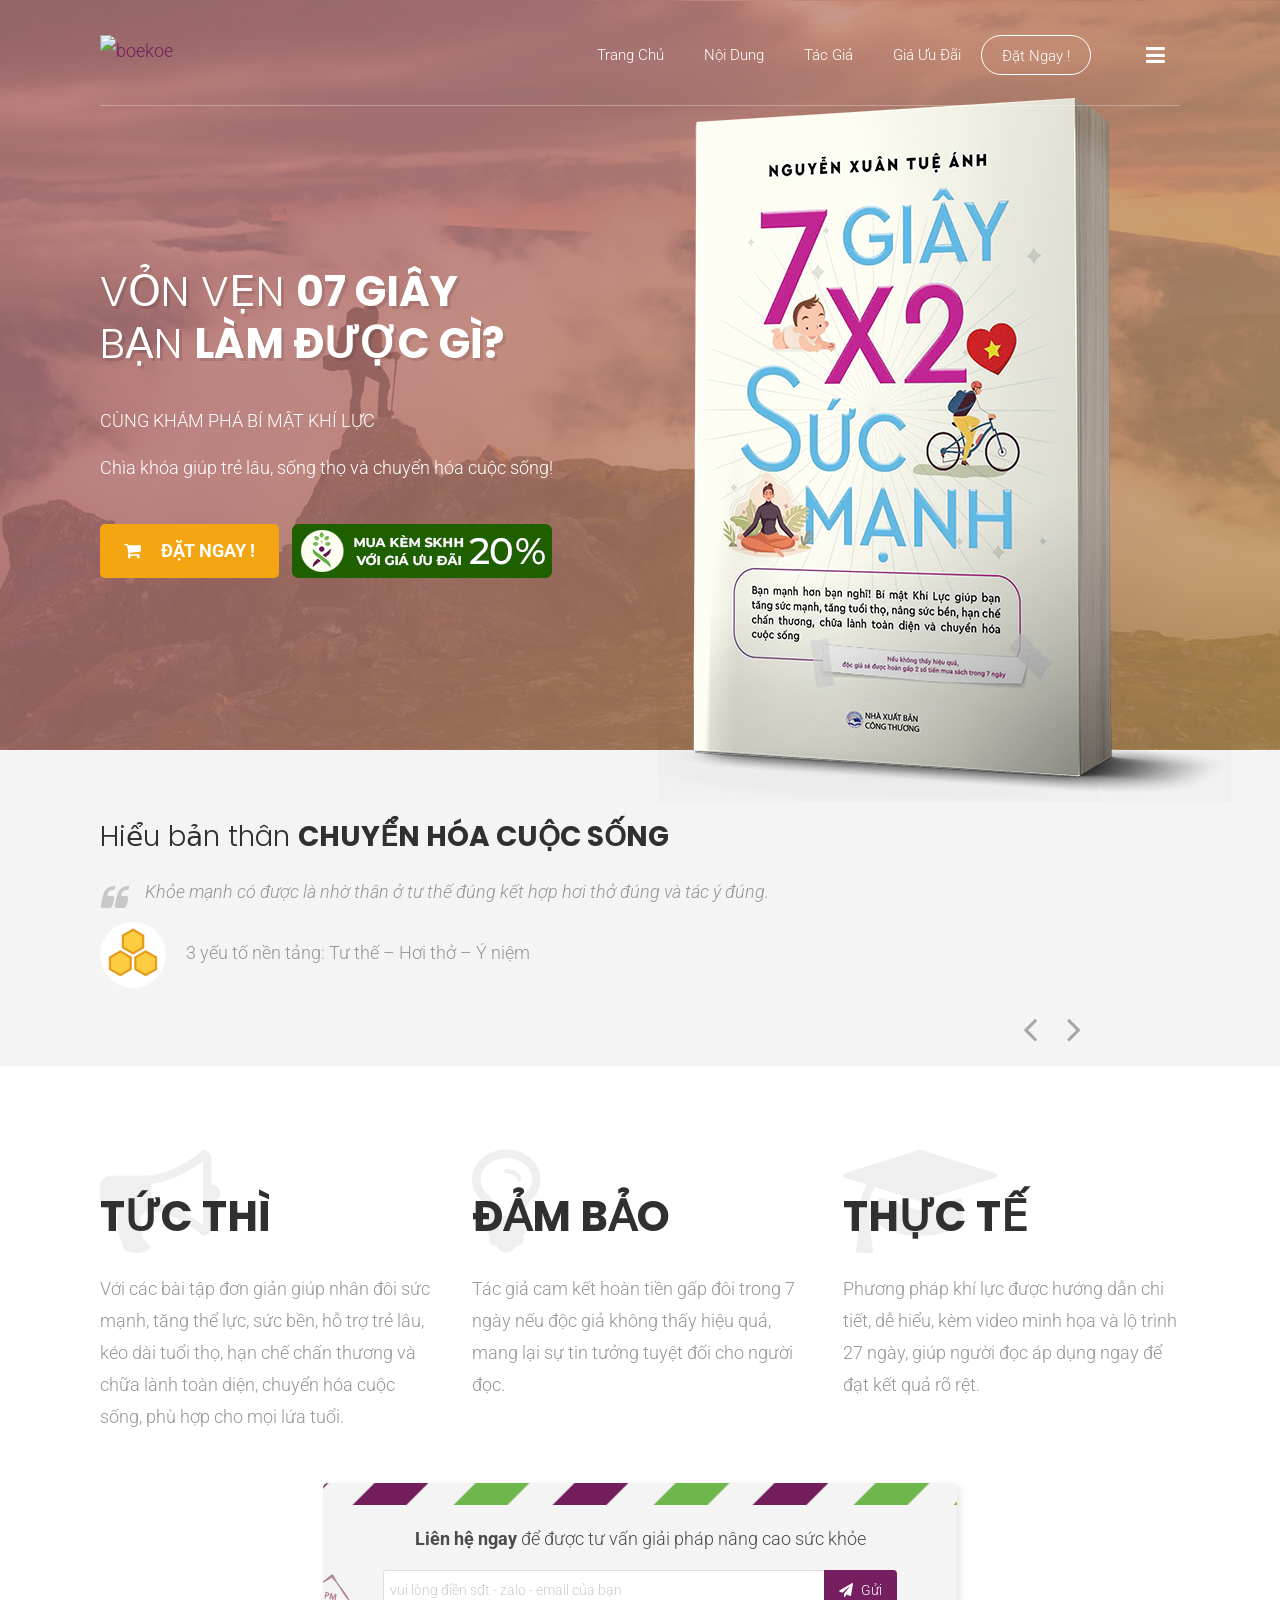
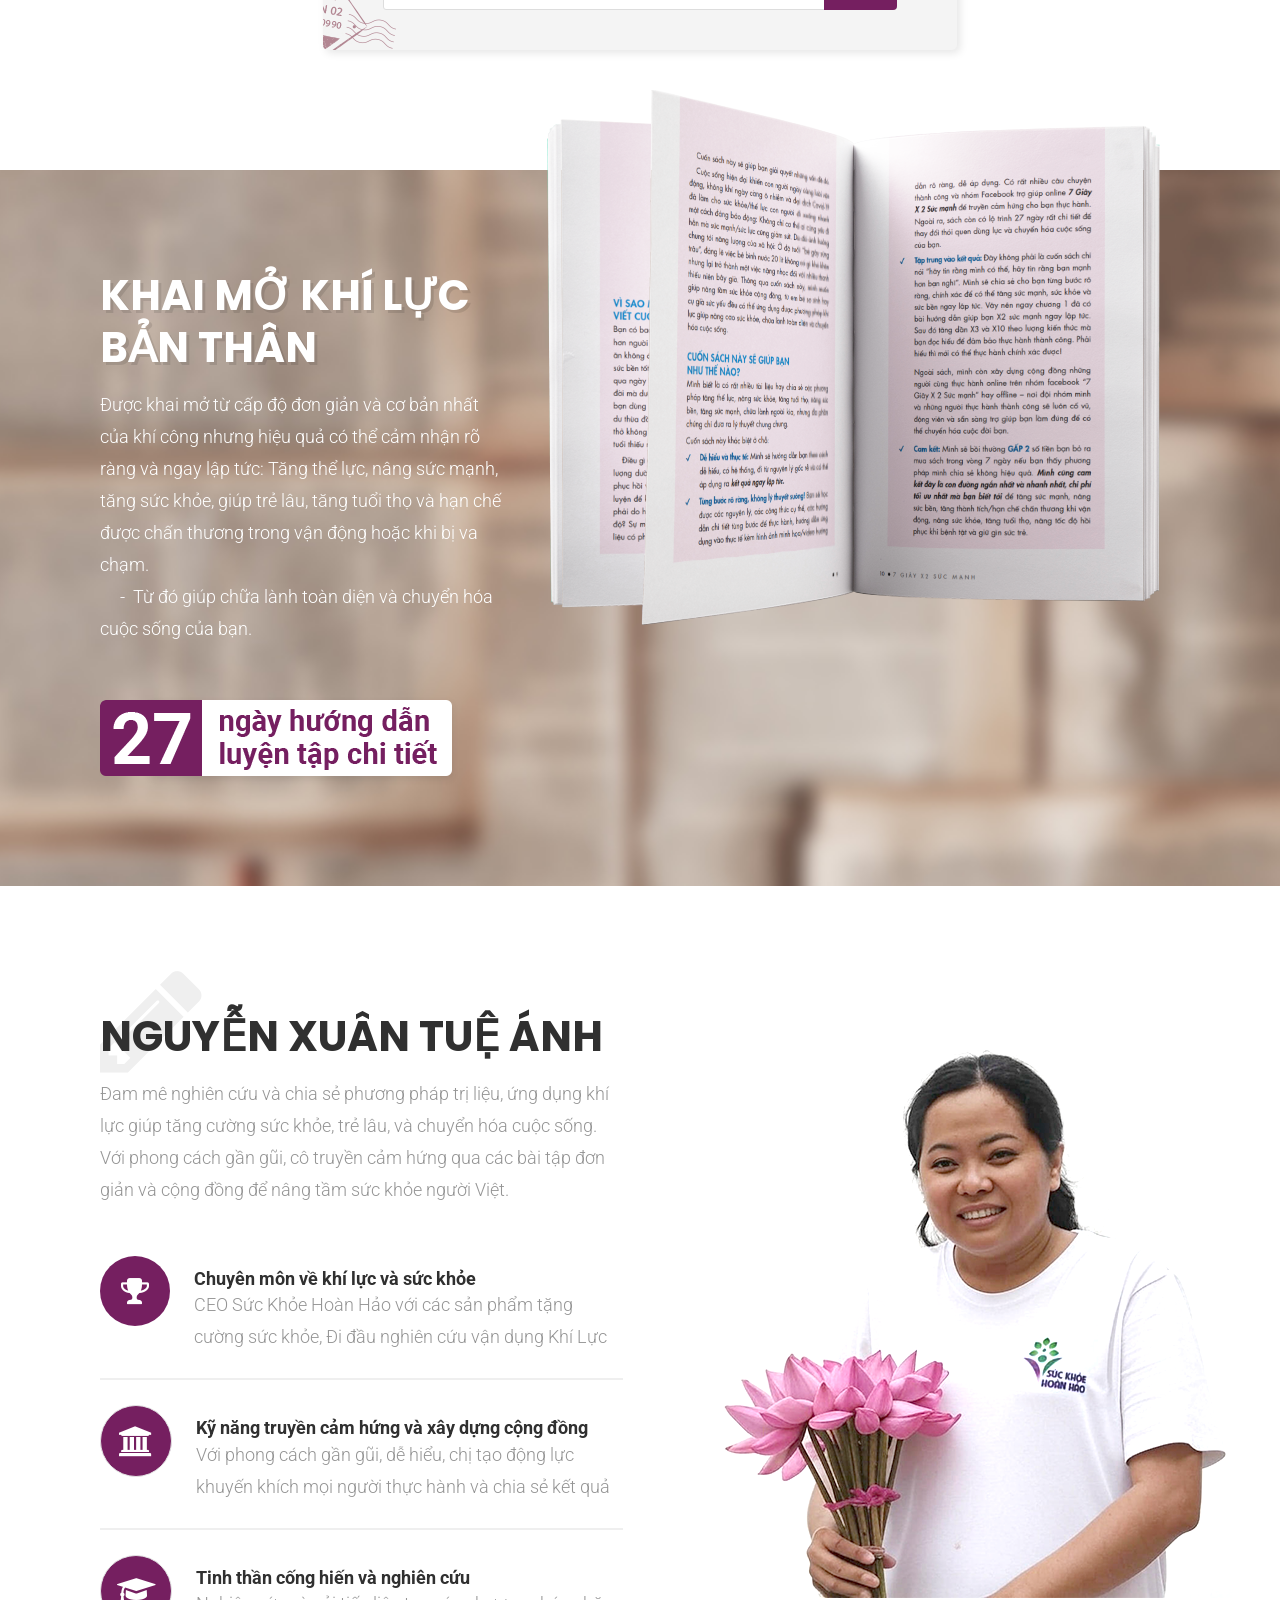
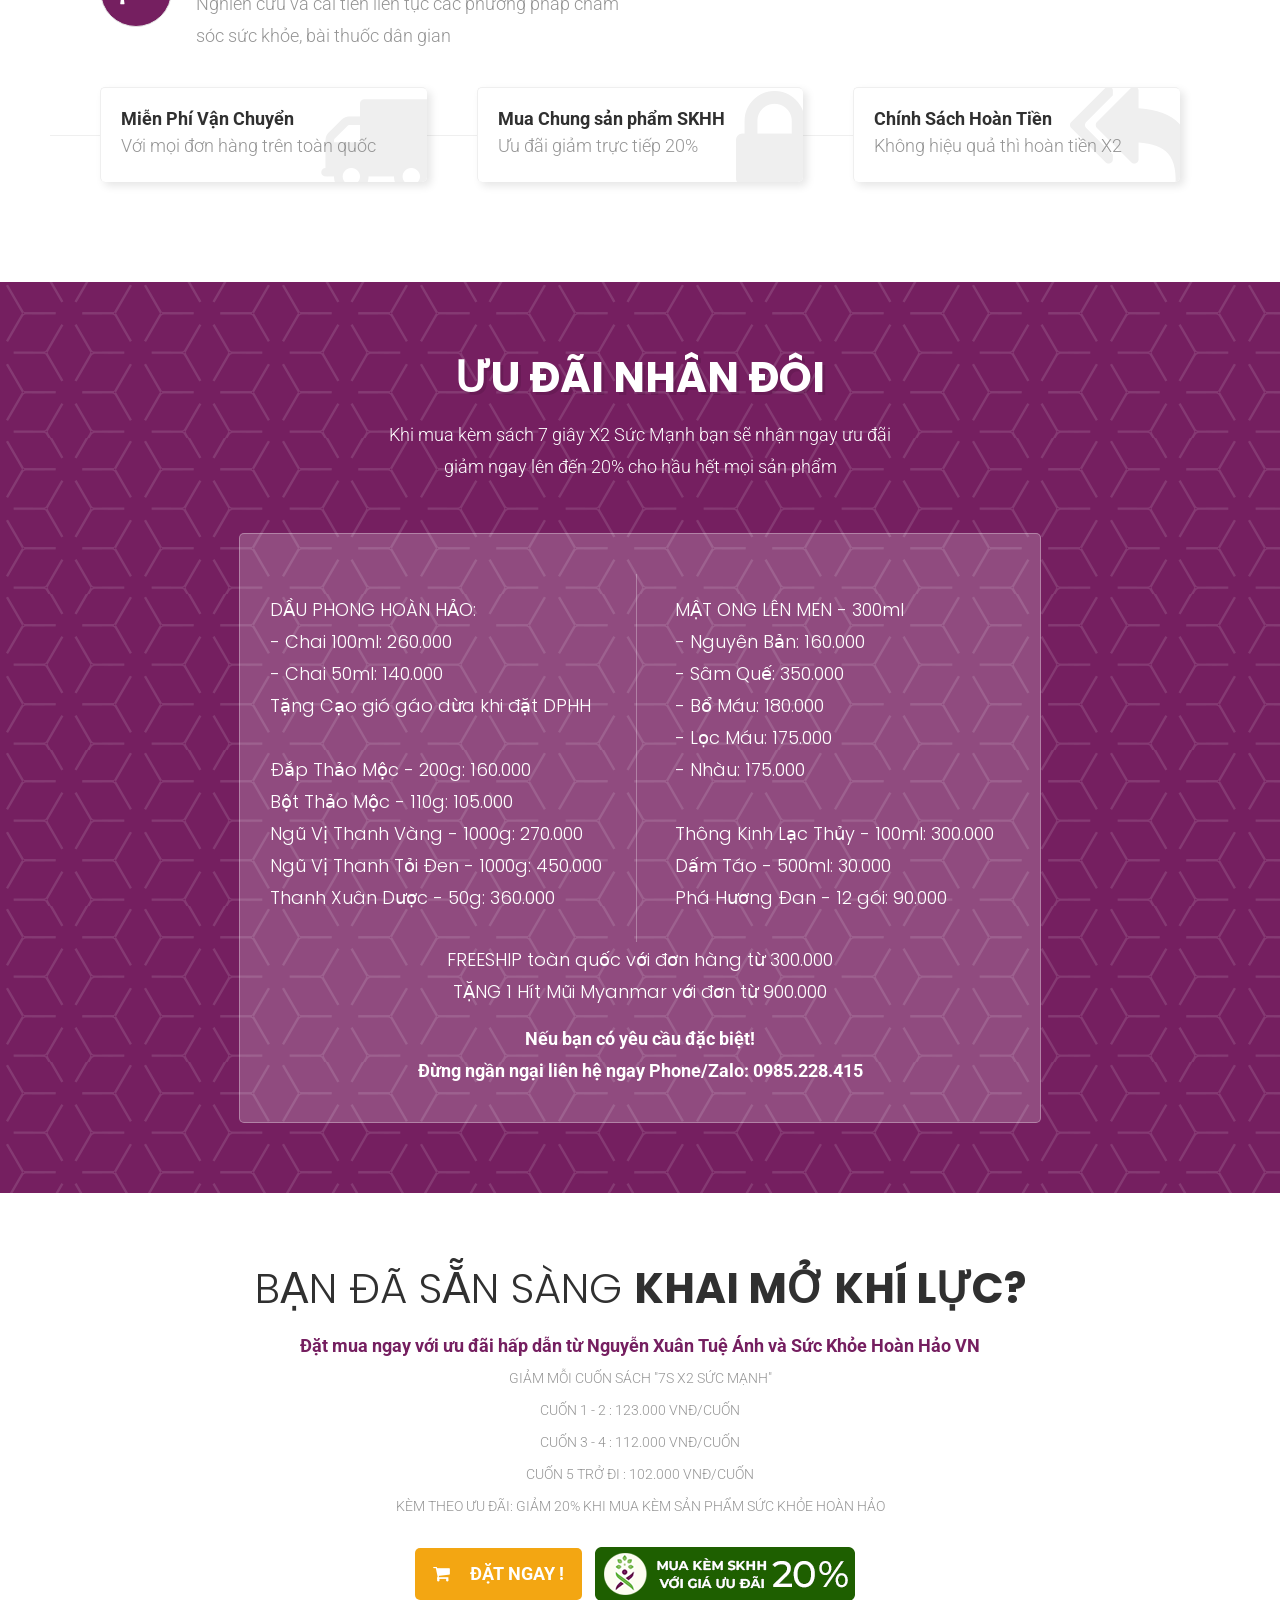
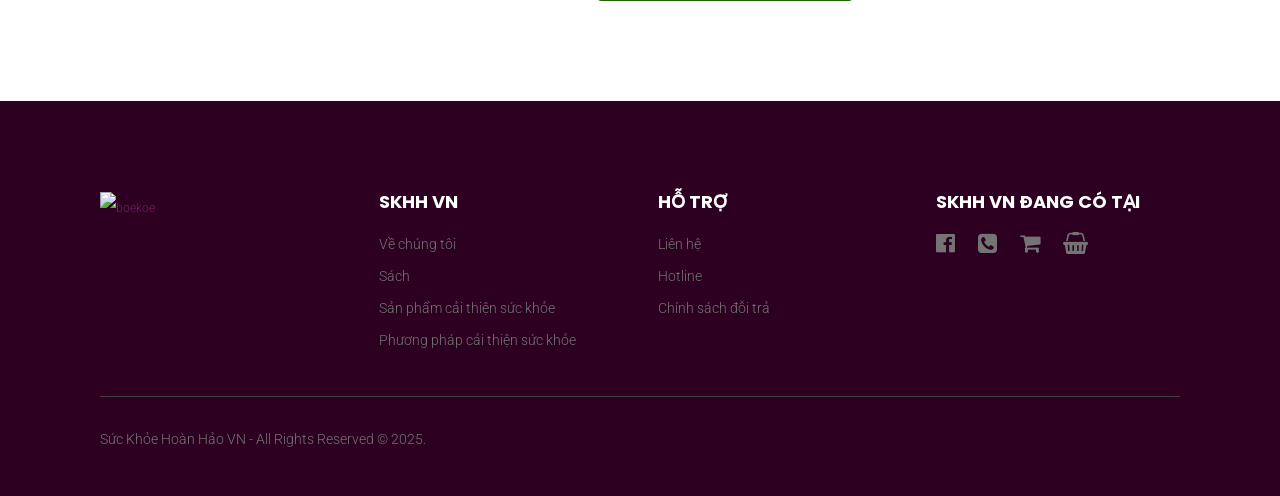
==== commit f74f4417: "repsonive" ====
--- a/index.html
+++ b/index.html
@@ -13,8 +13,9 @@
         <link rel="apple-touch-icon-precomposed" href="images/apple-touch-icon.png">
 
         <!-- Google Fonts -->
-        <link href="https://fonts.googleapis.com/css?family=Poppins:300,400,500,600,700&amp;subset=latin-ext" rel="stylesheet">
-        <link href="https://fonts.googleapis.com/css?family=Roboto::100,100i,300,300i,400,400i,500,500i,700,700i,900,900i&amp;subset=cyrillic,cyrillic-ext,greek,latin-ext" rel="stylesheet">
+        <link rel="preconnect" href="https://fonts.googleapis.com">
+        <link rel="preconnect" href="https://fonts.gstatic.com" crossorigin>
+        <link href="https://fonts.googleapis.com/css2?family=Poppins:wght@300;400;500;600;700&family=Roboto:ital,wght@0,100;0,300;0,400;0,500;0,700;0,900;1,100;1,300;1,400;1,500;1,700;1,900&display=swap&subset=vietnamese" rel="stylesheet">
 
         <!-- CSS -->
         <link rel="stylesheet" href="css/uikit.css">
@@ -109,8 +110,8 @@
 
 								</div>
 								<div class="idz-button-block">
-									<a class="uk-button uk-button-xlarge idz-button-orange radius bold" href="#"><i class="uk-icon-shopping-cart"></i> &nbsp &nbsp ĐẶT NGAY !</a>
-									<a class="idz-header-btn" href="#"><img src="images/gplay-btn.png" alt="google play"></a>
+									<a class="uk-button uk-button-xlarge idz-button-orange radius bold" href="#client-area" data-uk-modal><i class="uk-icon-shopping-cart"></i> &nbsp &nbsp ĐẶT NGAY !</a>
+									<a class="idz-header-btn" href="#idz-pricing" data-uk-smooth-scroll><img src="images/gplay-btn.png" alt="google play"></a>
 								</div>
 							</div>
 						</div>
@@ -372,31 +373,29 @@
 								<li>
 									<div class="idz-price-item with-border uk-text-center">
 										<p class="uk-text-left txtwhite">
-DẦU PHONG HOÀN HẢO:<br> - Chai 100ml: 260.000  <br>- Chai 50ml: 140.000 <br>
-Tặng Cạo gió gáo dừa khi đặt DPHH<br><br>
-Đắp Thảo Mộc - 200g: 160.000 <br>
-Bột Thảo Mộc - 110g: 105.000 <br>
-Ngũ Vị Thanh Vàng - 1000g: 270.000<br>
-Ngũ Vị Thanh Tỏi Đen - 1000g: 450.000<br>
-Thanh Xuân Dược - 50g: 360.000<br>
-
-</p><span class="uk-clearfix"></span>
+											DẦU PHONG HOÀN HẢO:<br> - Chai 100ml: 260.000  <br>- Chai 50ml: 140.000 <br>
+											Tặng Cạo gió gáo dừa khi đặt DPHH<br><br>
+											Đắp Thảo Mộc - 200g: 160.000 <br>
+											Bột Thảo Mộc - 110g: 105.000 <br>
+											Ngũ Vị Thanh Vàng - 1000g: 270.000<br>
+											Ngũ Vị Thanh Tỏi Đen - 1000g: 450.000<br>
+											Thanh Xuân Dược - 50g: 360.000<br>
+
 									</div>
 								</li>
 								<li>
 									<div class="idz-price-item with-border uk-text-center">
 										<p class="uk-text-left txtwhite">
-MẬT ONG LÊN MEN - 300ml<br>
-- Nguyên Bản: 160.000 <br>
-- Sâm Quế: 350.000 <br>
-- Bổ Máu: 180.000 <br>
-- Lọc Máu: 175.000 <br>
-- Nhàu: 175.000 <br> <br>
-Thông Kinh Lạc Thủy - 100ml: 300.000 <br>
-Dấm Táo - 500ml: 30.000 <br>
-Phá Hương Đan - 12 gói: 90.000 <br>
-
-</p><span class="uk-clearfix"></span>
+											MẬT ONG LÊN MEN - 300ml<br>
+											- Nguyên Bản: 160.000 <br>
+											- Sâm Quế: 350.000 <br>
+											- Bổ Máu: 180.000 <br>
+											- Lọc Máu: 175.000 <br>
+											- Nhàu: 175.000 <br> <br>
+											Thông Kinh Lạc Thủy - 100ml: 300.000 <br>
+											Dấm Táo - 500ml: 30.000 <br>
+											Phá Hương Đan - 12 gói: 90.000 <br>
+
 									</div>
 								</li>
 							</ul>
@@ -424,8 +423,8 @@
 						<p class="thin uppercase txt14  uk-margin-top-remove uk-margin-medium-bottom">Giảm mỗi cuốn sách "7s X2 Sức Mạnh" <br>	Cuốn 1 - 2 : 123.000 vnđ/cuốn<br>Cuốn 3 - 4 : 112.000 vnđ/cuốn<br>Cuốn 5 trở đi : 102.000 vnđ/cuốn<br>Kèm theo ưu đãi: Giảm 20% khi mua kèm sản phẩm Sức Khỏe Hoàn Hảo </p>
 
 						<div class="idz-button-block">
-							<a class="uk-button uk-button-xlarge idz-button-orange radius bold" href="#"><i class="uk-icon-shopping-cart"></i>  &nbsp &nbsp ĐẶT NGAY !</a>
-							<a class="idz-header-btn" href="#"><img src="images/gplay-btn.png" alt="google play"></a>
+							<a class="uk-button uk-button-xlarge idz-button-orange radius bold" href="#client-area" data-uk-modal><i class="uk-icon-shopping-cart"></i>  &nbsp &nbsp ĐẶT NGAY !</a>
+							<a class="idz-header-btn" href="#idz-pricing" data-uk-smooth-scroll><img src="images/gplay-btn.png" alt="google play"></a>
 						</div>
 					</div>
 				</div>
@@ -465,10 +464,10 @@
 						<div class="idz-footer-widget">
 							<h4 class="txtwhite bold uppercase">SKHH VN đang có tại</h4>
 							<ul class="uk-list idz-footer-social">
-								<li><a href="#"><i class="uk-icon-facebook-official uk-icon-medium"></i></a></li>
-								<li><a href="#"><i class="uk-icon-phone-square uk-icon-medium"></i></a></li>
-								<li><a href="#"><i class="uk-icon-shopping-cart uk-icon-medium"></i></a></li>
-								<li><a href="#"><i class="uk-icon-shopping-basket uk-icon-medium"></i></a></li>
+								<li><a href="https://www.facebook.com/nguyen.xuan.7798" target="_blank"><i class="uk-icon-facebook-official uk-icon-medium"></i></a></li>
+								<li><a href="https://zalo.me/0985228415" target="_blank"><i class="uk-icon-phone-square uk-icon-medium"></i></a></li>
+								<li><a href="https://shopee.vn/skhhvn" target="_blank"><i class="uk-icon-shopping-cart uk-icon-medium"></i></a></li>
+								<li><a href="https://shopee.vn/skhhvn" target="_blank"><i class="uk-icon-shopping-basket uk-icon-medium"></i></a></li>
 							</ul>
 						</div>
 					</div>
--- a/css/style.css
+++ b/css/style.css
@@ -48,7 +48,7 @@
 /* =============================================== [ 1. Elements ] =============================================== */
 /* [ 1.1. Global ] */
 body {
-    font-family: 'Roboto', sans-serif;
+    font-family: 'Roboto', -apple-system, BlinkMacSystemFont, "Segoe UI", "Helvetica Neue", Arial, sans-serif;
     font-size: 18px;
     font-weight: 300;
     line-height: 32px;
@@ -142,7 +142,7 @@
 /* [ 1.3. Typhography ] */
 h1,h2,h3,h4,h5,
 .uk-h1, .uk-h2, .uk-h3, .uk-h4, .uk-h5, .uk-h6 {
-    font-family: 'Poppins', sans-serif;
+    font-family: 'Poppins', -apple-system, BlinkMacSystemFont, "Segoe UI", "Helvetica Neue", Arial, sans-serif;
     font-weight: 300;
     color: #303030;
     line-height: 1.2;
@@ -1216,16 +1216,16 @@
     cursor: pointer;
 }
 .uk-slidenav-position.idz-testi-slider .uk-slidenav {
-    top: 60%;
+    top: 95%;
     margin-top: 0px;
     display: block;
 }
 .uk-slidenav-position.idz-testi-slider .uk-slidenav-previous {
     left: auto;
-    right: 12%;
+    right: 25%;
 }
 .uk-slidenav-position.idz-testi-slider .uk-slidenav-next {
-    right: 8%;
+    right: 10%;
 }
 .uk-slidenav-position.idz-testi-slider .uk-slidenav {
     width: 40px;
--- a/css/mediaquery.css
+++ b/css/mediaquery.css
@@ -311,6 +311,25 @@
 	.idz-block-text {
 		margin-bottom: 30px !important;
 	}
+
+	/* Footer widget adjustments */
+	.uk-width-1-4.uk-width-large-1-4.uk-width-medium-1-3.uk-width-small-1-2 {
+		width: 100% !important;
+		margin-bottom: 30px;
+	}
+
+	.idz-footer-widget {
+		text-align: center;
+	}
+
+	.idz-footer-widget .uk-list.footer-menu {
+		margin: 0 auto;
+		padding: 0;
+	}
+
+	.idz-footer-widget h4 {
+		margin-bottom: 15px;
+	}
 }
 
 /* [ 4. mobile potrait ] */
@@ -486,4 +505,485 @@
 	#pre-footer .uk-button-xlarge {
 	    margin-bottom: 15px;
 	}
+
+	/* Footer widget adjustments */
+	.uk-width-1-4.uk-width-large-1-4.uk-width-medium-1-3.uk-width-small-1-2 {
+		width: 100% !important;
+		margin-bottom: 30px;
+	}
+
+	.idz-footer-widget {
+		text-align: center;
+	}
+
+	.idz-footer-widget .uk-list.footer-menu {
+		margin: 0 auto;
+		padding: 0;
+	}
+
+	.idz-footer-widget h4 {
+		margin-bottom: 15px;
+	}
+}
+
+/* Mobile Styles */
+@media (max-width: 767px) {
+    /* Header adjustments */
+    header#idz-header {
+        min-height: auto;
+        padding-bottom: 40px;
+        background-size: cover;
+        background-position: center;
+    }
+
+    .idz-header-wrapper .idz-top-header {
+        padding: 15px 0;
+    }
+
+    /* Logo adjustments */
+    .idz-logo img {
+        max-width: 160px;
+        height: auto;
+    }
+
+    /* Navigation adjustments */
+    .idz-menu {
+        position: relative;
+        margin-top: -45px;
+    }
+
+    .uk-navbar-toggle {
+        position: absolute;
+        right: 15px;
+        top: 0;
+        color: #fff;
+    }
+
+    /* Header content adjustments */
+    .idz-header-content {
+        text-align: center;
+        padding: 20px 15px;
+    }
+
+    .idz-header-content h1 {
+        font-size: 28px !important;
+        line-height: 1.3 !important;
+        margin-bottom: 20px;
+    }
+
+    .idz-header-intro p {
+        font-size: 16px;
+        line-height: 1.5;
+    }
+
+    /* Button adjustments */
+    .idz-button-block {
+        display: flex;
+        flex-direction: column;
+        align-items: center;
+        gap: 15px;
+        margin-top: 20px;
+    }
+
+    .idz-button-block a {
+        margin: 0;
+        width: 100%;
+        text-align: center;
+    }
+
+    /* Float image adjustments */
+    .uk-img-preserve.idz-float-img {
+        position: relative;
+        top: 20px;
+        max-width: 100% !important;
+        margin: 0 auto;
+        display: block;
+        width: 100%;
+        height: auto;
+    }
+
+    .uk-width-large-5-10.uk-width-medium-1-3.uk-width-small-1-3 {
+        width: 100% !important;
+        margin-top: 20px;
+    }
+
+    /* Features Section */
+    #idz-features .uk-grid > div {
+        margin-bottom: 30px;
+    }
+
+    .idz-feature-box {
+        text-align: center;
+    }
+
+    .idz-heading-with-icon i {
+        font-size: 80px;
+        top: -30px;
+    }
+
+    /* Subscription Form */
+    .idz-subscription-form {
+        padding: 20px;
+        /* margin: 0 15px; */
+    }
+
+    .form-stamp {
+        display: none;
+    }
+
+    /* Features 2 Section */
+    #idz-features2 {
+        padding: 60px 0 !important;
+        position: relative;
+    }
+
+    #idz-features2 .uk-width-4-10,
+    #idz-features2 .uk-width-large-4-10,
+    #idz-features2 .uk-width-medium-3-5 {
+        width: 100%;
+        padding: 0 20px;
+        margin-bottom: 30px;
+    }
+
+    #idz-features2 h2.txt42 {
+        font-size: 32px !important;
+        line-height: 1.3;
+        margin-bottom: 20px;
+        text-align: center;
+    }
+
+    #idz-features2 p.txtwhite {
+        font-size: 16px;
+        line-height: 1.6;
+        text-align: center;
+        margin-bottom: 30px !important;
+    }
+
+    #idz-features2 .uk-text-left {
+        text-align: center !important;
+    }
+
+    #idz-features2 .idz-section-img {
+        position: relative;
+        text-align: center;
+        margin-top: 20px;
+    }
+
+    #idz-features2 .uk-img-preserve.idz-float-img {
+        position: relative;
+        max-width: 90%;
+        margin: 0 auto;
+        display: block;
+        top: 0;
+        right: 0;
+        left: 0;
+    }
+
+    #idz-features2 .idz-gradient-overlay {
+        opacity: 0.7;
+    }
+
+    #idz-features2 .uk-width-6-10,
+    #idz-features2 .uk-width-large-6-10,
+    #idz-features2 .uk-width-medium-2-5 {
+        width: 100%;
+        margin-top: 20px;
+    }
+
+    /* About Section */
+    #idz-about .uk-list-line > li {
+        padding: 15px 0;
+    }
+
+    .idz-about-list-content {
+        margin-left: 60px;
+    }
+
+    .icon-wrap.circle {
+        width: 50px;
+        height: 50px;
+        line-height: 50px;
+    }
+
+    /* Order Features */
+    .idz-order-features {
+        margin-top: 30px;
+    }
+
+    .idz-order-features-item {
+        margin-bottom: 20px;
+    }
+
+    /* Pricing Section */
+    #idz-pricing .idz-pricing-box {
+        padding: 30px 15px;
+    }
+
+    .idz-price-list > li {
+        width: 100%;
+        margin-bottom: 20px;
+    }
+
+    .idz-price-item {
+        padding: 15px;
+    }
+
+    /* Footer */
+    #idz-footer {
+        padding: 40px 0 20px;
+        text-align: center;
+    }
+
+    .idz-footer-widget {
+        margin-bottom: 30px;
+    }
+
+    .idz-footer-social {
+        margin-top: 20px;
+    }
+
+    .copyright {
+        text-align: center;
+        margin-top: 20px;
+    }
+
+    /* Modal Form */
+    .uk-modal-dialog {
+        width: 90%;
+        margin: 20px auto !important;
+    }
+
+    #order-book-form .uk-form-row {
+        margin-bottom: 15px;
+    }
+
+    #idz-features2 {
+        max-height: none;
+    }
+
+    #idz-features2.style2 {
+        max-height: none;
+    }
+
+    #idz-features2.style2 .idz-gradient-overlay {
+        max-height: none;
+    }
+
+    /* About list adjustments */
+    .uk-list.uk-list-line.idz-about-list {
+        margin: 0;
+        padding: 0;
+    }
+
+    .uk-list.uk-list-line.idz-about-list > li {
+        padding: 20px 0;
+        display: flex;
+        flex-direction: column;
+        align-items: center;
+        text-align: center;
+    }
+
+    .icon-wrap.circle {
+        width: 60px;
+        height: 60px;
+        line-height: 60px;
+        margin: 0 0 15px 0;
+        float: none;
+    }
+
+    .idz-about-list-content {
+        margin-left: 0;
+        width: 100%;
+    }
+
+    .idz-about-list-content h4 {
+        font-size: 18px;
+        margin-bottom: 10px;
+    }
+
+    .idz-about-list-content p {
+        font-size: 15px;
+        line-height: 1.5;
+        margin: 0;
+    }
+
+    /* Slider navigation buttons */
+    .uk-slidenav-position .uk-slidenav {
+        display: block;
+        position: absolute;
+        top: auto;
+        bottom: -80px;
+        z-index: 1;
+        background: rgba(255, 255, 255, 0.9);
+        width: 40px;
+        height: 40px;
+        line-height: 40px;
+        border-radius: 50%;
+        color: #333;
+        text-align: center;
+        box-shadow: 0 2px 5px rgba(0, 0, 0, 0.1);
+    }
+
+    .uk-slidenav-position.idz-testi-slider .uk-slidenav-previous {
+        left: 35%;
+        right: auto;
+    }
+
+    .uk-slidenav-position.idz-testi-slider .uk-slidenav-next {
+        right: 35%;
+        left: auto;
+    }
+
+    /* Add more spacing for slider content */
+    .idz-testi-slider {
+        margin-bottom: 20px;
+    }
+
+    /* Adjust testimonial spacing */
+    .idz-testimonials {
+        margin-bottom: 40px !important;
+    }
+}
+
+/* Desktop and larger screens */
+@media (min-width: 768px) {
+    .uk-slidenav-position.idz-testi-slider .uk-slidenav-previous {
+        left: auto;
+        right: 12%;
+    }
+
+    .uk-slidenav-position.idz-testi-slider .uk-slidenav-next {
+        right: 8%;
+    }
+}
+
+/* Tablet Styles */
+@media (min-width: 768px) and (max-width: 959px) {
+    header#idz-header {
+        min-height: auto;
+        background-size: cover;
+    }
+
+    .idz-header-content h1 {
+        font-size: 32px !important;
+        line-height: 1.4 !important;
+    }
+
+    .idz-float-img {
+        max-width: 90%;
+        top: 40px;
+    }
+
+    /* Features Section */
+    .idz-feature-box {
+        margin-bottom: 30px;
+    }
+
+    /* Features 2 Section */
+    #idz-features2 .uk-width-4-10 {
+        width: 50%;
+    }
+
+    #idz-features2 .uk-width-6-10 {
+        width: 50%;
+    }
+
+    /* About Section */
+    .idz-about-list-content {
+        margin-left: 70px;
+    }
+
+    /* Pricing Section */
+    .idz-price-list > li {
+        padding: 0 15px;
+    }
+
+    .uk-img-preserve.idz-float-img {
+        max-width: 100%;
+        margin: 0 auto;
+        display: block;
+    }
+
+    .uk-width-large-5-10.uk-width-medium-1-3.uk-width-small-1-3 {
+        width: 50% !important;
+    }
+
+    #idz-features2 {
+        max-height: none;
+    }
+}
+
+/* Large Screens */
+@media (min-width: 960px) {
+    .idz-header-content {
+        padding-right: 40px;
+    }
+
+    .idz-float-img {
+        max-width: 100%;
+    }
+}
+
+/* Additional Responsive Fixes */
+@media (max-width: 480px) {
+    .idz-header-content h1 {
+        font-size: 24px !important;
+    }
+
+    .idz-subscription-form input[type] {
+        font-size: 14px;
+    }
+
+    #idz-features2 h2 {
+        font-size: 28px;
+        line-height: 1.3;
+    }
+
+    .idz-price-item p {
+        font-size: 14px;
+        line-height: 1.5;
+    }
+
+    #pre-footer h2 {
+        font-size: 28px;
+        line-height: 1.3;
+    }
+
+    #idz-features2 {
+        padding: 40px 0 !important;
+    }
+
+    #idz-features2 h2.txt42 {
+        font-size: 28px !important;
+    }
+
+    #idz-features2 p.txtwhite {
+        font-size: 15px;
+        line-height: 1.5;
+        padding: 0 10px;
+    }
+
+    #idz-features2 .uk-img-preserve.idz-float-img {
+        max-width: 100%;
+    }
+}
+
+/* Fix for Modal on Mobile */
+@media (max-width: 640px) {
+    .uk-modal-dialog {
+        width: 95%;
+        padding: 15px;
+    }
+
+    #order-book-form .uk-form-row > div {
+        width: 100%;
+    }
+
+    #order-book-form input[type="text"],
+    #order-book-form input[type="tel"],
+    #order-book-form select,
+    #order-book-form textarea {
+        font-size: 14px;
+        padding: 8px;
+    }
 }
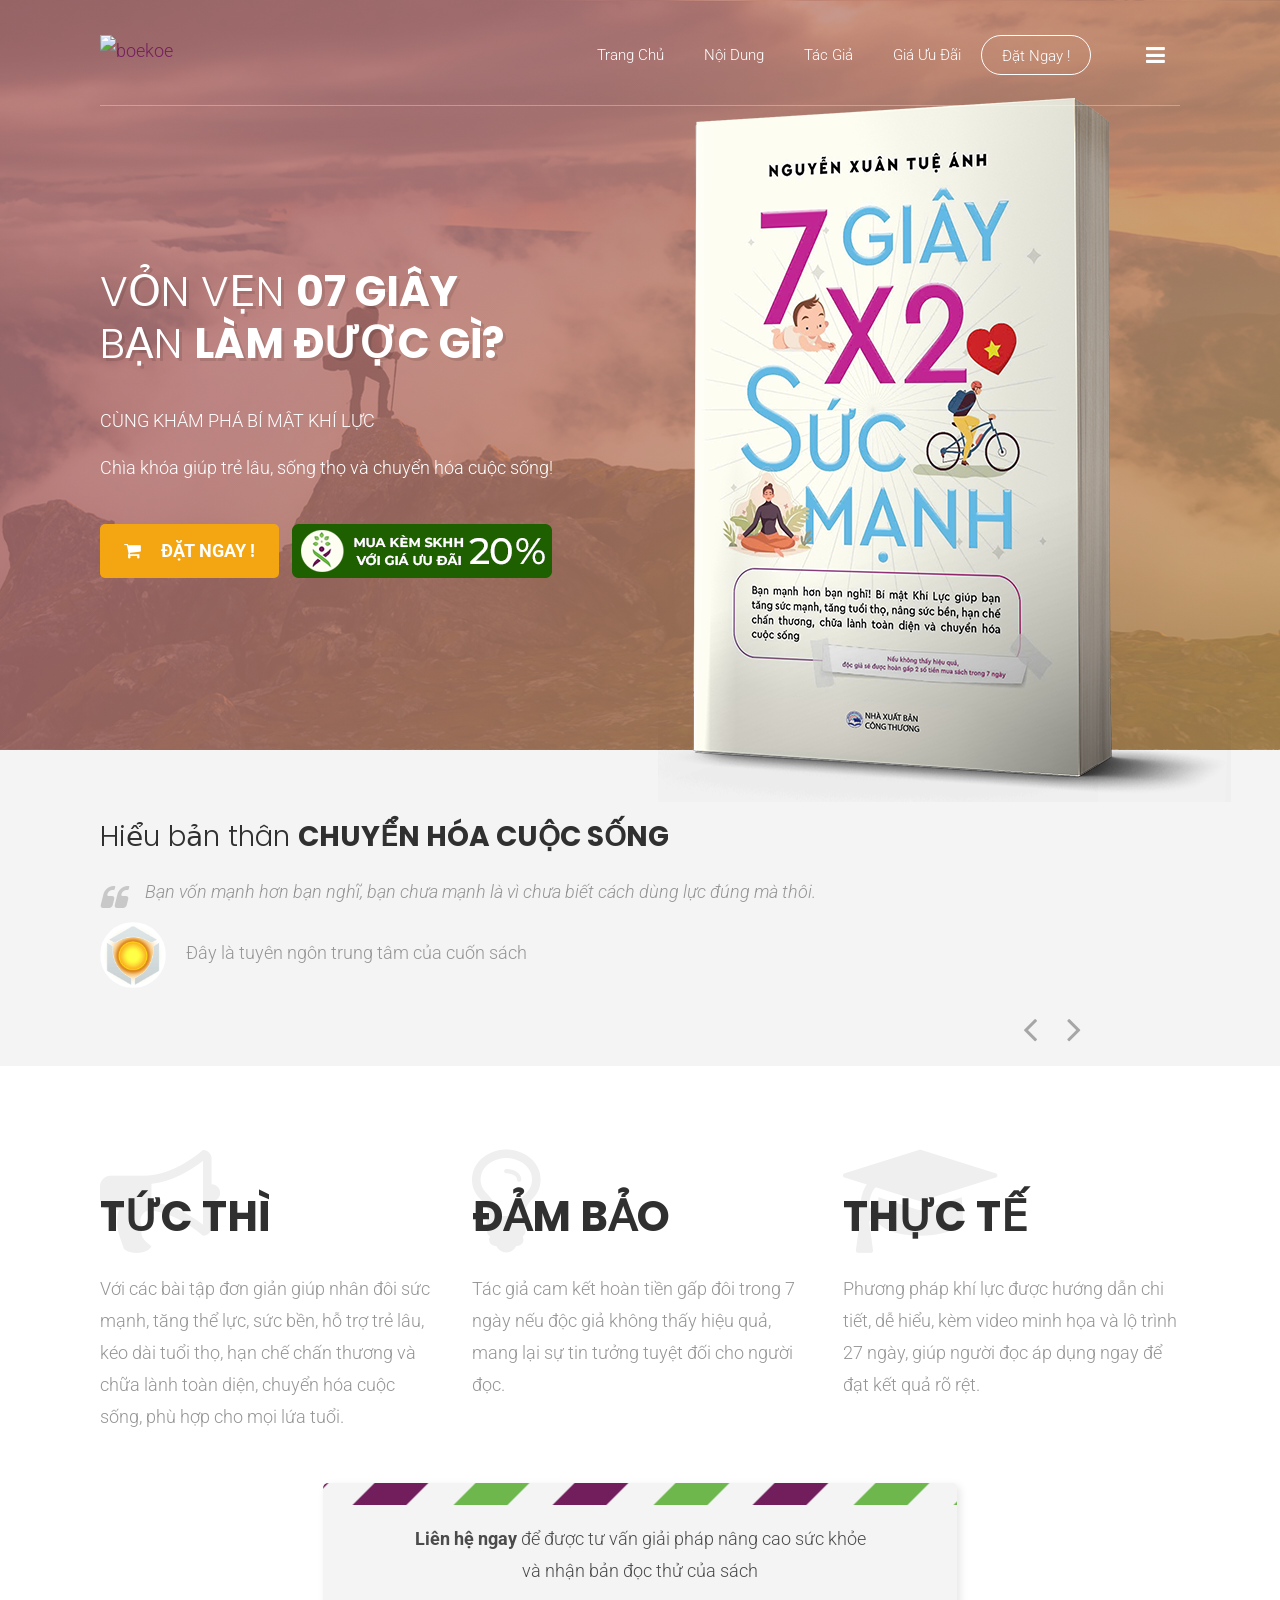
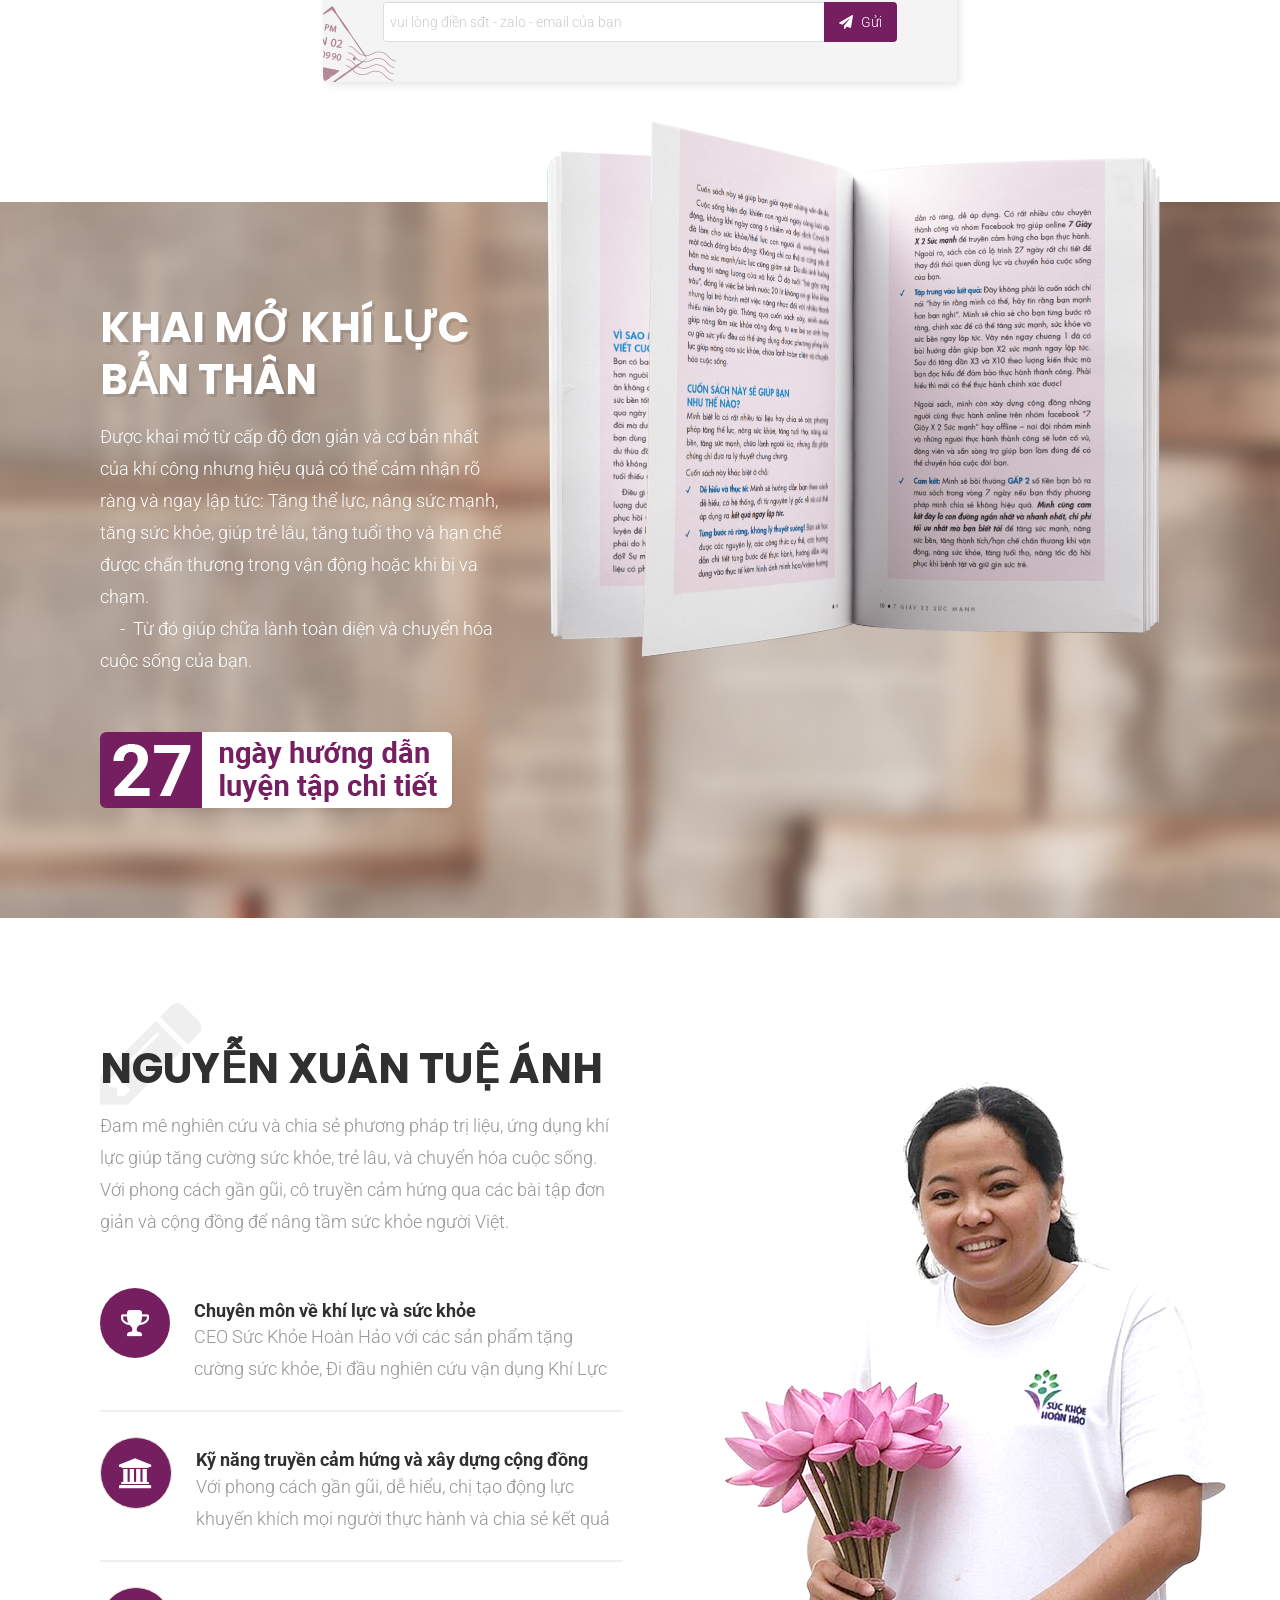
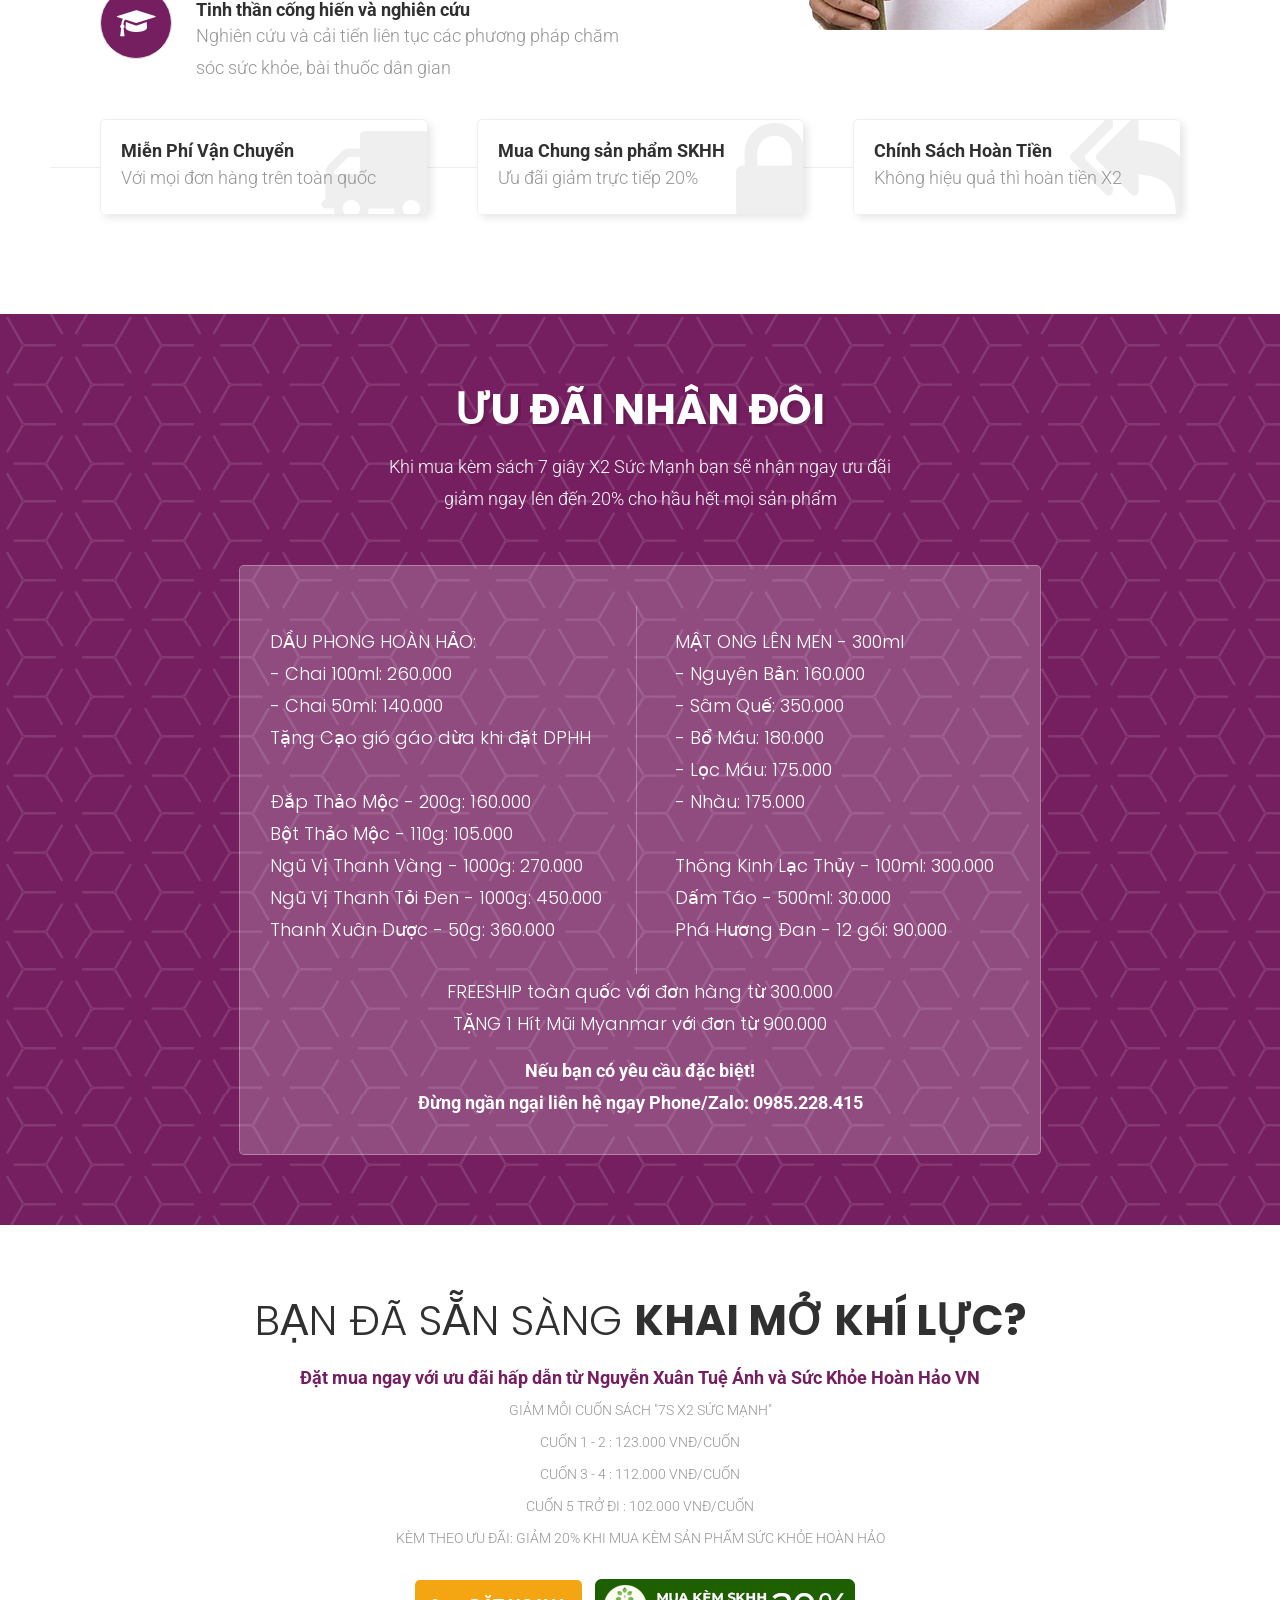
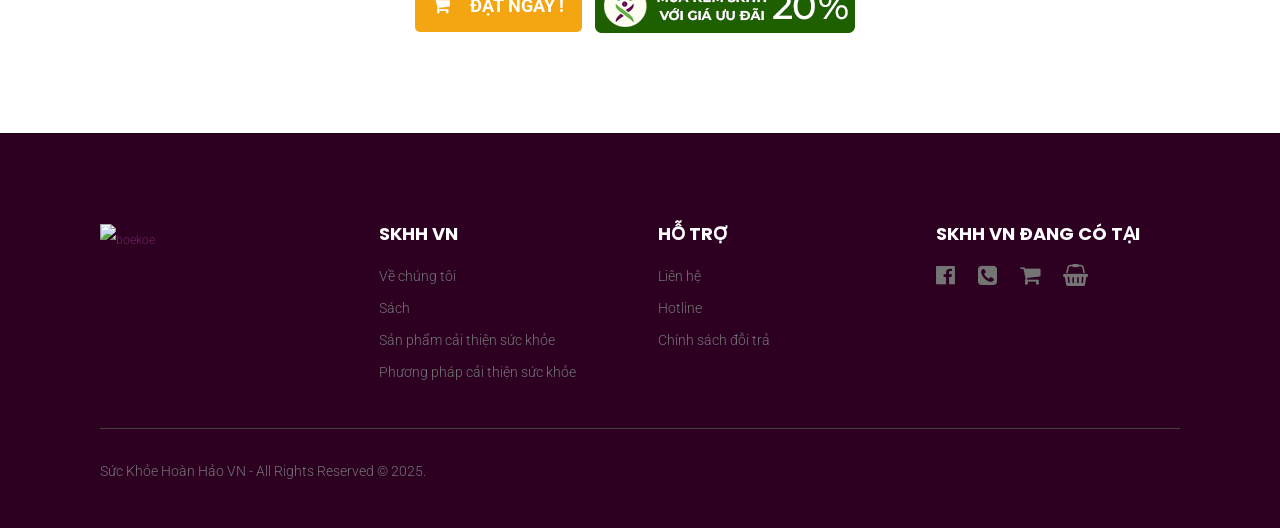
==== commit 85cce4d1: "fix'" ====
--- a/index.html
+++ b/index.html
@@ -238,14 +238,20 @@
                 <div class="uk-grid">
 	                <div class="uk-container-center uk-width-large-3-5 uk-width-medium-1-1  uk-width-small-1-1">
 	                	<div class="idz-subscription-form idz-box-shadow">
-	                		<p class="uk-text-center"><strong>Liên hệ ngay</strong> để được tư vấn giải pháp nâng cao sức khỏe</p>
+	                		<p class="uk-text-center"><strong>Liên hệ ngay</strong> để được tư vấn giải pháp nâng cao sức khỏe<br> và nhận bản đọc thử của sách</p>
 	                		<img src="images/form-envelope-stamp.png" class="form-stamp" alt="form stamp">
-		                	<form class="uk-form idz-form" action="https://formsubmit.co/duynoa2024@gmail.com" method="POST">
+		                	<form class="uk-form idz-form" action="https://formsubmit.co/tuvanskhhvn@gmail.com" method="POST">
 						        <input type="text" name="contact" placeholder="Vui lòng điền SĐT - Zalo - Email của bạn" class="uk-width-1-1 uk-form-large" required>
 						        <input type="hidden" name="_subject" value="Yêu cầu tư vấn từ website">
 						        <input type="hidden" name="_captcha" value="true">
+						        <input type="hidden" name="_next" value="https://skhh.vn/thank-you.html">
 						        <button class="uk-button" type="submit"><i class="uk-icon-send"></i>Gửi</button>
 							</form>
+							<div id="downloadButton" style="display: none; text-align: center; margin-top: 15px;">
+								<a href="images/7 giay x2 suc manh-Bản Demo đọc thử.pdf" download class="uk-button uk-button-large idz-button-orange radius">
+									<i class="uk-icon-download"></i> Tải Bản Demo
+								</a>
+							</div>
 						</div>
 	                </div>
                 </div>
@@ -494,7 +500,7 @@
 
 				<ul id="account" class="uk-switcher uk-margin">
 					<li>
-						<form id="order-book-form" class="uk-form" action="https://formsubmit.co/duynoa2024@gmail.com" method="POST">
+						<form id="order-book-form" class="uk-form" action="https://formsubmit.co/tuvanskhhvn@gmail.com" method="POST">
 							<fieldset>
 								<div style="display: flex; justify-content: space-between; gap: 10px;">
 									<div class="uk-form-row" style="margin-bottom: 15px; width: 100%;">
@@ -550,7 +556,7 @@
 									</button>
 								</div>
 								<div class="uk-form-row" style="margin-top: 10px; margin-bottom: 0px; text-align: center;">
-									<p style="margin: 0; font-size: 14px; line-height: 20px;">Hoặc mua sắm trực tiếp tại:</p>
+									<p style="margin: 0; font-size: 14px; line-height: 20px;">Hoặc mua sản phẩm Sức Khỏe Hoàn Hảo trực tiếp tại:</p>
 									<a href="https://shopee.vn/skhhvn" target="_blank" class="uk-button uk-width-1-1" style="background: #ee4d2d; color: white; padding: 6px; margin-top: 10px; text-decoration: none; border-radius: 4px;">
 										<img src="images/shopee.webp" alt="Shopee" style="width: 20px; height: 20px; margin-right: 5px;">	
 										Mua trên Shopee
